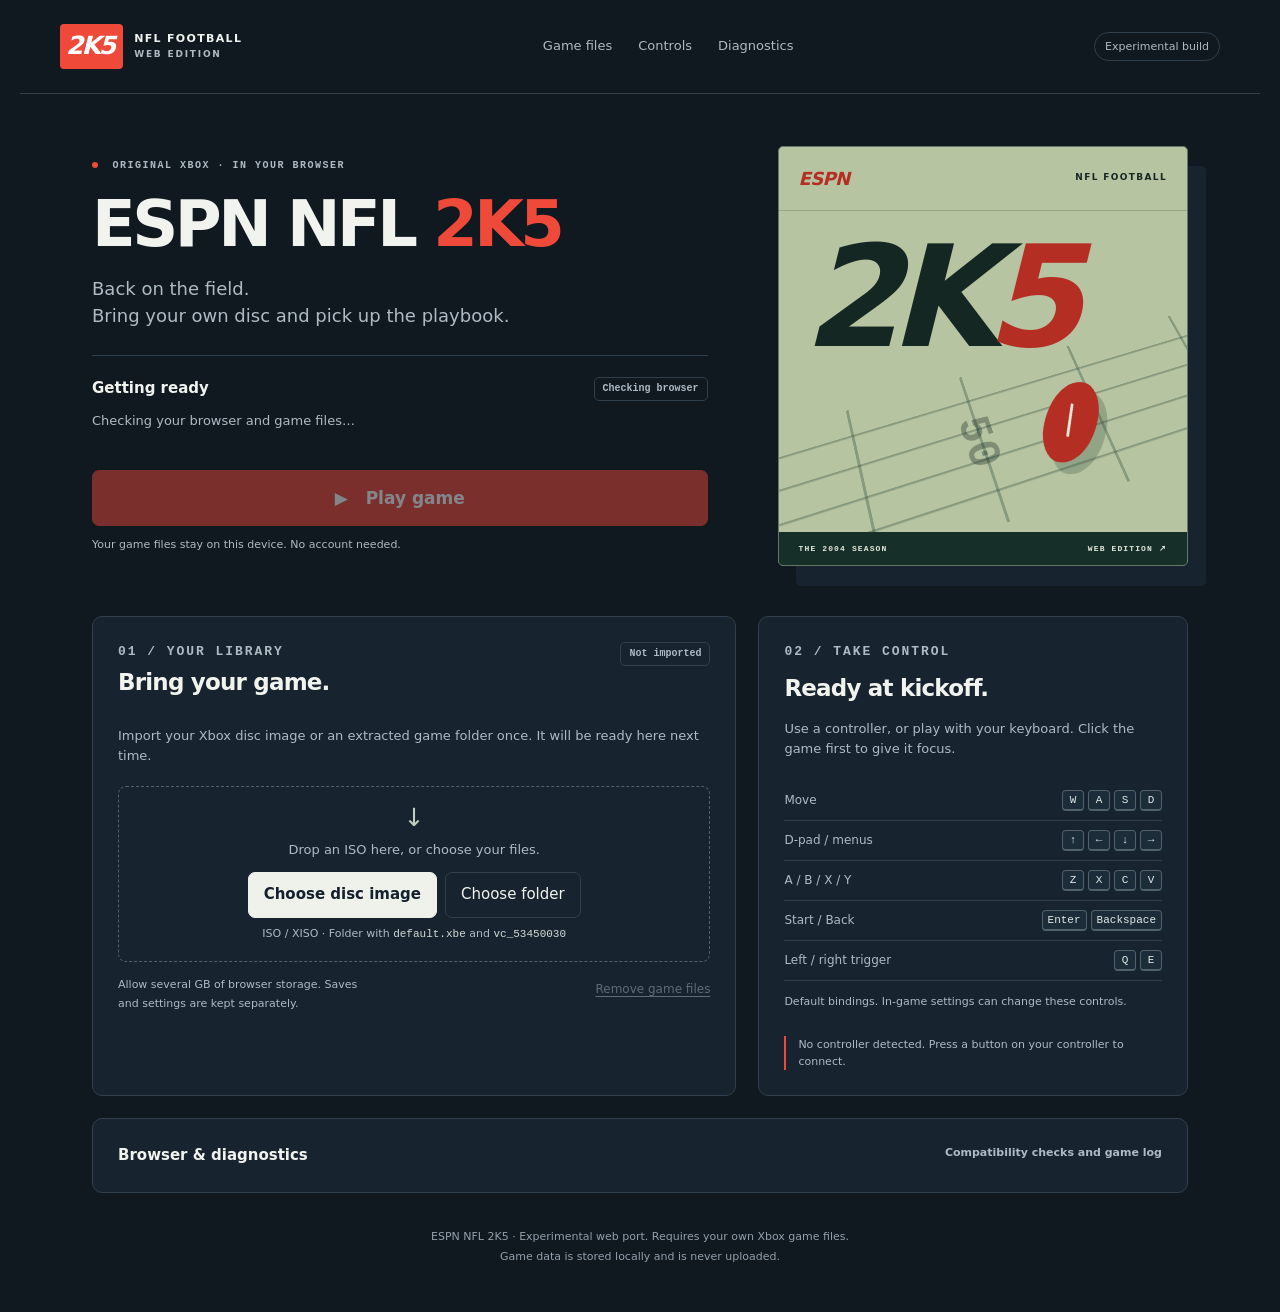
==== web/index.html @ 17b9c29b "Improve web launcher and accelerate WebGPU gameplay Add a responsive launcher with compatible-disc c" ====
<!doctype html>
<html lang="en">
<head>
<meta charset="utf-8"><meta name="viewport" content="width=device-width, initial-scale=1"><meta name="theme-color" content="#101820">
<title>ESPN NFL 2K5 · Web launcher</title><link rel="stylesheet" href="style.css">
</head>
<body>
<a class="skip" href="#main">Skip to launcher</a>
<header class="masthead"><a class="brand" href="#main" aria-label="NFL 2K5 launcher"><b>2K5</b><span>NFL FOOTBALL<small>WEB EDITION</small></span></a><nav aria-label="Main navigation"><a href="#library">Game files</a><a href="#controls">Controls</a><a href="#diagnostics">Diagnostics</a></nav><span class="preview">Experimental build</span></header>
<main id="main">
<div class="hero">
<div><p class="eyebrow"><i class="live-dot"></i> ORIGINAL XBOX · IN YOUR BROWSER</p><h1>ESPN NFL <span>2K5</span></h1><p class="intro">Back on the field.<br>Bring your own disc and pick up the playbook.</p>
<div class="launch-card"><div class="launch-heading"><strong id="launch-label">Getting ready</strong><span id="launch-badge" class="badge">Checking browser</span></div><p id="launch-status" role="status" aria-live="polite">Checking your browser and game files…</p><button id="play" class="primary play-button" disabled>▶ &nbsp; Play game</button><button id="reload" hidden>Reload launcher</button><p class="privacy">Your game files stay on this device. No account needed.</p></div></div>
<div class="cover" aria-hidden="true"><div class="cover-top"><span>ESPN</span><span>NFL FOOTBALL</span></div><div class="cover-title">2K<span>5</span></div><div class="field"><i></i><i></i><i></i><i></i><i></i><span>50</span><b></b></div><div class="cover-bottom"><span>THE 2004 SEASON</span><span>WEB EDITION ↗</span></div></div>
</div>
<div id="stage" hidden><div class="game-toolbar"><strong id="game-status">Starting game</strong><div class="row"><button id="fullscreen">Fullscreen</button><button id="restart">Restart game</button></div></div><div id="screen"><canvas id="canvas" tabindex="0" aria-label="NFL 2K5 game. Click to use keyboard controls."></canvas><canvas id="gpucanvas" hidden aria-hidden="true"></canvas></div><button id="sound" hidden>Enable game sound</button><p class="note">Click the game for keyboard controls. Press a controller button to connect.</p></div>
<div class="content-grid">
<section id="library" class="panel"><div class="section-heading"><div><p class="eyebrow">01 / YOUR LIBRARY</p><h2>Bring your game.</h2></div><span id="disc-badge" class="badge">Not imported</span></div>
<div id="disc-none"><p>Import your Xbox disc image or an extracted game folder once. It will be ready here next time.</p></div><div id="disc-installed" hidden><p id="disc-summary"></p><p id="disc-xbe" class="note"></p></div>
<div id="drop-zone" class="drop-zone"><span class="import-icon" aria-hidden="true">↓</span><p>Drop an ISO here, or choose your files.</p><div class="row"><button id="import-image" class="secondary">Choose disc image</button><button id="import-folder">Choose folder</button></div><p class="note">ISO / XISO · Folder with <code>default.xbe</code> and <code>vc_53450030</code></p></div>
<input id="file-image" type="file" accept=".iso,.xiso,.img,application/octet-stream" hidden><input id="file-folder" type="file" webkitdirectory hidden>
<div id="progress" hidden><div class="progress-heading"><strong>Importing game</strong><span id="progress-percent">0%</span></div><progress id="progress-bar" value="0" max="1" aria-label="Game import progress"></progress><p id="progress-text"></p></div><p id="library-message" role="alert" hidden></p><div class="library-footer"><p class="note">Allow several GB of browser storage. Saves and settings are kept separately.</p><button id="remove" class="text-button" disabled>Remove game files</button></div></section>
<section id="controls" class="panel"><p class="eyebrow">02 / TAKE CONTROL</p><h2>Ready at kickoff.</h2><p>Use a controller, or play with your keyboard. Click the game first to give it focus.</p><dl class="key-list"><div><dt>Move</dt><dd><kbd>W</kbd><kbd>A</kbd><kbd>S</kbd><kbd>D</kbd></dd></div><div><dt>D-pad / menus</dt><dd><kbd>↑</kbd><kbd>←</kbd><kbd>↓</kbd><kbd>→</kbd></dd></div><div><dt>A / B / X / Y</dt><dd><kbd>Z</kbd><kbd>X</kbd><kbd>C</kbd><kbd>V</kbd></dd></div><div><dt>Start / Back</dt><dd><kbd>Enter</kbd><kbd>Backspace</kbd></dd></div><div><dt>Left / right trigger</dt><dd><kbd>Q</kbd><kbd>E</kbd></dd></div></dl><p class="note">Default bindings. In-game settings can change these controls.</p><div class="controller-state" id="controller-status" role="status">No controller detected. Press a button on your controller to connect.</div></section>
</div>
<details id="diagnostics" class="panel diagnostics"><summary>Browser &amp; diagnostics <span class="note">Compatibility checks and game log</span></summary><div class="checks">
<div class="check" id="chk-wasm"><span class="label">WebAssembly</span><span class="value">Checking…</span></div><div class="check" id="chk-isolation"><span class="label">Shared memory</span><span class="value">Checking…</span></div><div class="check" id="chk-opfs"><span class="label">Game storage</span><span class="value">Checking…</span></div><div class="check" id="chk-gpu"><span class="label">Hardware graphics</span><span class="value">Checking…</span></div><div class="check" id="chk-build"><span class="label">Game runtime</span><span class="value">Checking…</span></div><div class="check" id="chk-storage"><span class="label">Storage usage</span><span class="value">Checking…</span></div></div><div class="log-heading"><h3>Game log</h3><button id="download-log">Download log</button></div><div id="log" role="log" aria-label="Game log"></div></details>
<footer>ESPN NFL 2K5 · Experimental web port. Requires your own Xbox game files.<br>Game data is stored locally and is never uploaded.</footer>
</main><script src="launch.js"></script><script src="app.js"></script>
</body></html>
---- web/style.css ----
:root { color-scheme: dark; --bg:#101820; --panel:#17232e; --line:#30404c; --text:#f1f3ef; --muted:#aebbc4; --accent:#ef4939; --ok:#a5d5ac; --warn:#eac481; --err:#ff9b91; }
* { box-sizing:border-box; }
[hidden] { display:none!important; }
html { scroll-padding-top:24px; }
body { margin:0; background:var(--bg); color:var(--text); font:15px/1.55 system-ui,-apple-system,"Segoe UI",sans-serif; }
a { color:inherit; }
button { font:inherit; color:inherit; background:transparent; border:1px solid var(--line); border-radius:7px; padding:10px 15px; cursor:pointer; }
button:hover:not(:disabled) { background:#263b48; border-color:#758994; }
button:disabled { opacity:.48; cursor:not-allowed; }
button:focus-visible,a:focus-visible,summary:focus-visible,canvas:focus-visible { outline:3px solid #f2c65b; outline-offset:4px; }
.primary { background:var(--accent); border-color:var(--accent); color:#fff; font-weight:750; }
.primary:hover:not(:disabled) { background:#d63729; border-color:#d63729; }
.secondary { background:#eff2eb; color:#14202b; border-color:#eff2eb; font-weight:650; }
.secondary:hover:not(:disabled) { color:#fff; }
.text-button { padding:4px 0; border:0; color:var(--muted); font-size:12px; text-decoration:underline; text-underline-offset:3px; }
.skip { position:absolute; left:16px; top:-70px; z-index:10; background:var(--accent); padding:12px; }
.skip:focus { top:12px; }
.masthead { max-width:1240px; margin:auto; padding:24px 40px; display:flex; align-items:center; justify-content:space-between; gap:24px; border-bottom:1px solid var(--line); }
.brand { display:flex; align-items:center; gap:11px; text-decoration:none; font-size:11px; font-weight:800; letter-spacing:.12em; line-height:1.5; }
.brand>b { font-size:25px; font-style:italic; letter-spacing:-.08em; background:var(--accent); color:#fff; padding:3px 9px 4px 6px; border-radius:4px; }
.brand small { display:block; font-size:9px; color:var(--muted); letter-spacing:.2em; }
nav { display:flex; gap:26px; }
nav a { font-size:13px; color:var(--muted); text-decoration:none; }
nav a:hover { color:#fff; }
.preview { border:1px solid var(--line); border-radius:30px; padding:5px 10px; font-size:11px; color:var(--muted); }
main { max-width:1160px; margin:auto; padding:52px 32px 28px; }
.hero { display:grid; grid-template-columns:1.2fr .8fr; gap:70px; align-items:center; margin-bottom:50px; }
.eyebrow { font:700 10px/1.5 ui-monospace,monospace; letter-spacing:.15em; color:var(--muted); margin:0 0 14px; }
.live-dot { display:inline-block; width:6px; height:6px; background:var(--accent); border-radius:50%; margin-right:7px; vertical-align:middle; }
h1 { font-size:clamp(38px,5vw,64px); font-weight:850; letter-spacing:-.055em; line-height:1.04; margin:18px 0; }
h1 span { color:var(--accent); }
.intro { font-size:18px; line-height:1.5; color:var(--muted); margin:0 0 26px; }
.launch-card { padding-top:21px; border-top:1px solid var(--line); }
.launch-heading { display:flex; align-items:center; justify-content:space-between; gap:12px; }
.badge { display:inline-block; border:1px solid var(--line); border-radius:5px; padding:4px 8px; white-space:nowrap; font:600 10px/1.4 ui-monospace,monospace; color:var(--muted); }
.badge[data-state=ready] { background:#224333; border-color:#42694a; color:#bce6c0; }
.badge[data-state=error] { background:#422b2c; border-color:#80514d; color:var(--err); }
.badge[data-state=busy] { color:var(--warn); }
#launch-status { min-height:43px; font-size:13px; color:var(--muted); margin:10px 0 16px; }
.play-button { width:100%; font-size:17px; padding:14px; }
.privacy { font-size:11px; color:var(--muted); margin:10px 0 0; }
.cover { position:relative; aspect-ratio:4/5; max-height:420px; width:100%; overflow:hidden; border:1px solid #647769; border-radius:5px; background:#b6c4a1; color:#142722; box-shadow:18px 20px 0 #17232e; display:flex; flex-direction:column; }
.cover-top { display:flex; justify-content:space-between; align-items:center; padding:18px 20px; font-size:9px; font-weight:800; letter-spacing:.15em; border-bottom:1px solid #172f2933; }
.cover-top>span:first-child { font-size:18px; font-style:italic; color:#b52e24; letter-spacing:-.04em; }
.cover-title { font-size:clamp(76px,11vw,145px); font-weight:900; line-height:1; letter-spacing:-.09em; font-style:italic; padding:16px 25px; z-index:1; }
.cover-title>span { color:#b52e24; }
.field { position:relative; flex:1; display:flex; justify-content:space-around; overflow:hidden; transform:perspective(300px) rotateX(15deg) rotate(-18deg) scale(1.4); background:repeating-linear-gradient(0deg,transparent 0,transparent 21px,#29453655 22px,#29453655 23px); margin:5px -15px 30px; }
.field i { height:100%; border-left:2px solid #29453655; }
.field>span { position:absolute; font:700 32px ui-monospace,monospace; left:45%; top:30%; opacity:.35; transform:rotate(90deg); }
.field b { width:38px; height:65px; border-radius:70% 40%; background:#b52e24; position:absolute; left:61%; top:23%; transform:rotate(30deg); box-shadow:7px 7px 0 #29453640; }
.field b:after { content:""; position:absolute; top:19px; left:17px; height:26px; border-left:2px solid #e9e9d9; }
.cover-bottom { display:flex; justify-content:space-between; padding:12px 20px; background:#172f29; color:#e4e9dc; font:600 8px ui-monospace,monospace; letter-spacing:.14em; z-index:1; }
.content-grid { display:grid; grid-template-columns:1.2fr .8fr; gap:22px; }
.panel { border:1px solid var(--line); background:var(--panel); border-radius:10px; padding:25px; min-width:0; margin-bottom:22px; }
h2 { font-size:23px; letter-spacing:-.035em; line-height:1.2; margin:0 0 16px; }
h3 { font-size:13px; margin:0; }
.panel p { color:var(--muted); font-size:13px; }
.section-heading { display:flex; justify-content:space-between; gap:12px; align-items:flex-start; }
.section-heading .eyebrow { margin-bottom:8px; }
.note { font-size:11px!important; color:var(--muted); line-height:1.7; }
code { color:#d2dcd7; font-size:11px; }
.row { display:flex; flex-wrap:wrap; gap:8px; align-items:center; }
.drop-zone { border:1px dashed #53636d; border-radius:8px; text-align:center; padding:18px 12px; margin:20px 0 14px; }
.drop-zone[data-dragging=true] { background:#263b48; border-color:#eac481; }
.drop-zone p { margin:7px 0 12px; }
.drop-zone .row { justify-content:center; }
.drop-zone .note { margin-bottom:0; }
.import-icon { font-size:25px; line-height:1; color:#c1cdbf; }
.library-footer { display:flex; align-items:flex-start; justify-content:space-between; gap:18px; }
.library-footer p { margin:0; max-width:260px; }
.library-footer button { white-space:nowrap; }
.progress-heading { display:flex; justify-content:space-between; font-size:12px; margin-top:18px; }
progress { width:100%; height:8px; accent-color:var(--accent); }
#progress-text { overflow-wrap:anywhere; font-size:11px; }
.ok { color:var(--ok)!important; } .warn { color:var(--warn)!important; } .error { color:var(--err)!important; }
#disc-summary { overflow-wrap:anywhere; font-weight:600; color:var(--text); }
.key-list { margin:22px 0 12px; }
.key-list>div { display:flex; align-items:center; justify-content:space-between; gap:12px; padding:9px 0; border-bottom:1px solid var(--line); }
dt { font-size:12px; color:var(--muted); } dd { margin:0; display:flex; gap:4px; }
kbd { min-width:22px; padding:3px 5px; text-align:center; border:1px solid #50616b; border-bottom-width:2px; border-radius:4px; font:11px ui-monospace,monospace; color:#e3e9e7; background:#1c2c38; }
.controller-state { border-left:2px solid var(--accent); padding-left:12px; font-size:11px; color:var(--muted); margin-top:24px; }
.diagnostics summary { display:flex; justify-content:space-between; gap:12px; cursor:pointer; font-weight:650; }
.checks { display:grid; gap:9px; margin:24px 0; }
.check { display:grid; grid-template-columns:170px 1fr; gap:12px; font-size:12px; }
.check .label { color:var(--muted); } .check[data-ok=yes] .value { color:var(--ok); } .check[data-ok=no] .value { color:var(--err); }
.log-heading { display:flex; align-items:center; justify-content:space-between; margin:16px 0 10px; }
.log-heading button { font-size:11px; padding:5px 9px; }
#log { background:#0e171e; border:1px solid var(--line); border-radius:6px; font:11px/1.5 ui-monospace,monospace; height:260px; overflow:auto; padding:12px; white-space:pre-wrap; overflow-wrap:anywhere; }
#log .stderr { color:var(--muted); }
footer { color:#91a0ab; font-size:11px; text-align:center; padding:12px; line-height:1.8; }
#stage { position:relative; background:#080e13; border:1px solid var(--line); border-radius:10px; overflow:hidden; margin:0 0 30px; text-align:center; }
.game-toolbar { display:flex; align-items:center; justify-content:space-between; gap:12px; padding:12px 16px; text-align:left; font-size:12px; }
.game-toolbar button { padding:6px 10px; font-size:11px; }
#screen { position:relative; display:inline-block; max-width:100%; vertical-align:middle; }
#canvas { display:block; max-width:100%; height:auto; outline:none; }
#gpucanvas:not([hidden]) { position:relative; display:block; max-width:100%; height:auto; pointer-events:none; }
#screen:has(#gpucanvas:not([hidden])) #canvas { position:absolute; inset:0; width:100%; height:100%; }
#screen:fullscreen { display:flex; align-items:center; justify-content:center; max-width:none; background:#000; }
#screen:fullscreen #gpucanvas:not([hidden]) { width:100%; height:100%; object-fit:contain; }
#screen:fullscreen #canvas { max-height:100%; object-fit:contain; }
#sound { display:block; margin:12px auto; background:var(--accent); border-color:var(--accent); }
#reload { margin-top:10px; width:100%; }
@media(max-width:760px) {
  .masthead { padding:20px 22px; } nav { gap:15px; } .preview { display:none; }
  main { padding:32px 20px 20px; } .hero { gap:30px; } .cover-title { font-size:90px; }
  .cover-top { padding:14px 12px; } .cover-top>span:last-child { display:none; } .cover-bottom { padding:12px; }
  .content-grid { gap:16px; } .panel { padding:20px; } .library-footer { flex-direction:column; gap:10px; }
  .drop-zone .row { flex-direction:column; } .check { grid-template-columns:140px 1fr; }
  .key-list>div { flex-wrap:wrap; } .diagnostics summary .note { display:none; }
}
@media(max-width:540px) {
  .masthead { padding:17px 18px; flex-wrap:wrap; gap:15px; } .brand { font-size:10px; }
  nav { gap:18px; } nav a { font-size:11px; } main { padding:28px 18px 20px; }
  .hero { grid-template-columns:1fr; gap:0; margin-bottom:28px; } .cover { display:none; }
  h1 { font-size:48px; } .intro { font-size:16px; } .content-grid { grid-template-columns:1fr; gap:0; }
  .panel { padding:22px; } .drop-zone .row { flex-direction:row; } .key-list>div { flex-wrap:nowrap; }
  .check { grid-template-columns:1fr; gap:2px; } .game-toolbar { flex-wrap:wrap; }
}
@media(prefers-reduced-motion:reduce) { html { scroll-behavior:auto; } }
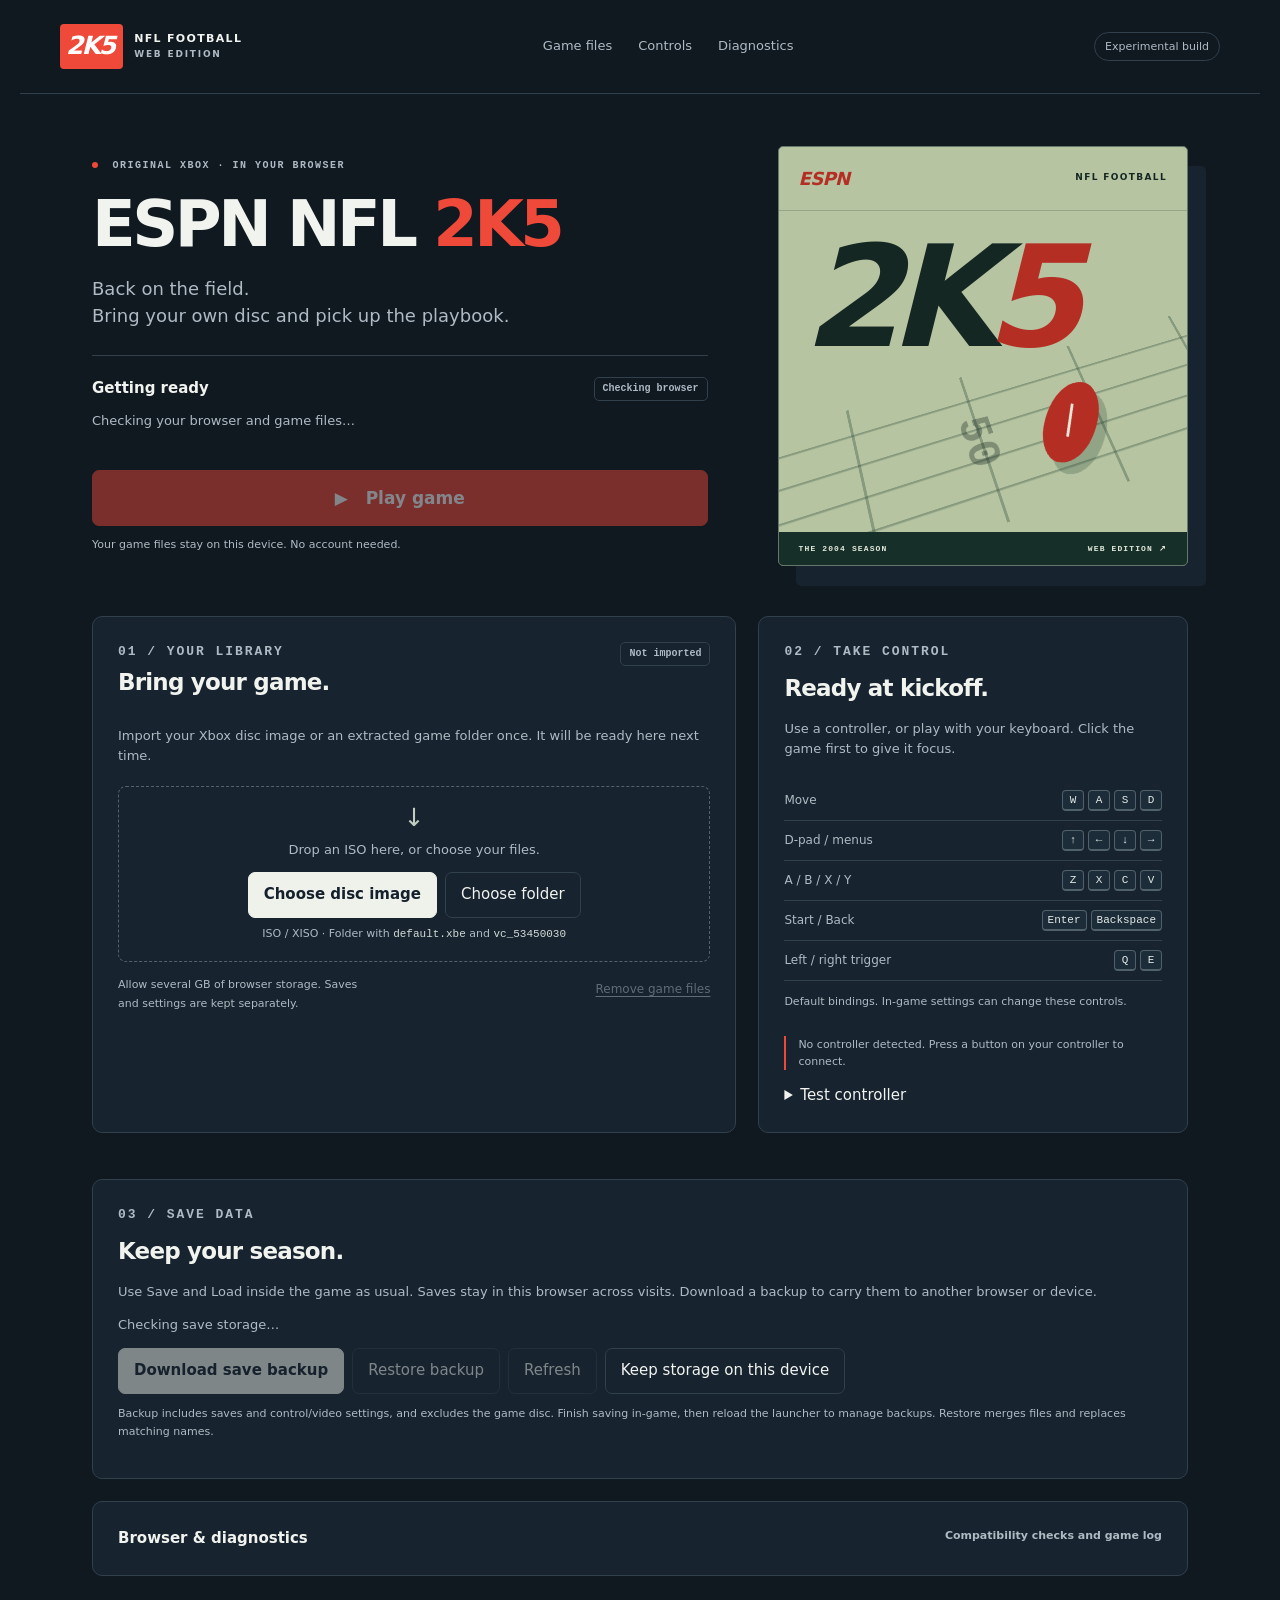
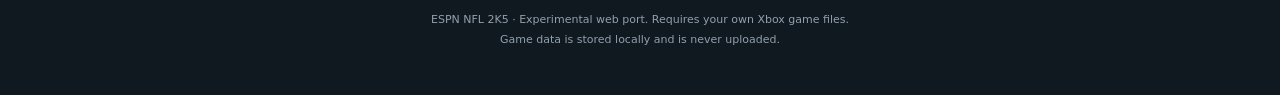
==== commit 9364ffe4: "Polish web controllers and add recoverable browser save backups" ====
--- a/web/index.html
+++ b/web/index.html
@@ -20,10 +20,11 @@
 <div id="drop-zone" class="drop-zone"><span class="import-icon" aria-hidden="true">↓</span><p>Drop an ISO here, or choose your files.</p><div class="row"><button id="import-image" class="secondary">Choose disc image</button><button id="import-folder">Choose folder</button></div><p class="note">ISO / XISO · Folder with <code>default.xbe</code> and <code>vc_53450030</code></p></div>
 <input id="file-image" type="file" accept=".iso,.xiso,.img,application/octet-stream" hidden><input id="file-folder" type="file" webkitdirectory hidden>
 <div id="progress" hidden><div class="progress-heading"><strong>Importing game</strong><span id="progress-percent">0%</span></div><progress id="progress-bar" value="0" max="1" aria-label="Game import progress"></progress><p id="progress-text"></p></div><p id="library-message" role="alert" hidden></p><div class="library-footer"><p class="note">Allow several GB of browser storage. Saves and settings are kept separately.</p><button id="remove" class="text-button" disabled>Remove game files</button></div></section>
-<section id="controls" class="panel"><p class="eyebrow">02 / TAKE CONTROL</p><h2>Ready at kickoff.</h2><p>Use a controller, or play with your keyboard. Click the game first to give it focus.</p><dl class="key-list"><div><dt>Move</dt><dd><kbd>W</kbd><kbd>A</kbd><kbd>S</kbd><kbd>D</kbd></dd></div><div><dt>D-pad / menus</dt><dd><kbd>↑</kbd><kbd>←</kbd><kbd>↓</kbd><kbd>→</kbd></dd></div><div><dt>A / B / X / Y</dt><dd><kbd>Z</kbd><kbd>X</kbd><kbd>C</kbd><kbd>V</kbd></dd></div><div><dt>Start / Back</dt><dd><kbd>Enter</kbd><kbd>Backspace</kbd></dd></div><div><dt>Left / right trigger</dt><dd><kbd>Q</kbd><kbd>E</kbd></dd></div></dl><p class="note">Default bindings. In-game settings can change these controls.</p><div class="controller-state" id="controller-status" role="status">No controller detected. Press a button on your controller to connect.</div></section>
+<section id="controls" class="panel"><p class="eyebrow">02 / TAKE CONTROL</p><h2>Ready at kickoff.</h2><p>Use a controller, or play with your keyboard. Click the game first to give it focus.</p><dl class="key-list"><div><dt>Move</dt><dd><kbd>W</kbd><kbd>A</kbd><kbd>S</kbd><kbd>D</kbd></dd></div><div><dt>D-pad / menus</dt><dd><kbd>↑</kbd><kbd>←</kbd><kbd>↓</kbd><kbd>→</kbd></dd></div><div><dt>A / B / X / Y</dt><dd><kbd>Z</kbd><kbd>X</kbd><kbd>C</kbd><kbd>V</kbd></dd></div><div><dt>Start / Back</dt><dd><kbd>Enter</kbd><kbd>Backspace</kbd></dd></div><div><dt>Left / right trigger</dt><dd><kbd>Q</kbd><kbd>E</kbd></dd></div></dl><p class="note">Default bindings. In-game settings can change these controls.</p><div class="controller-state" id="controller-status" role="status">No controller detected. Press a button on your controller to connect.</div><details id="controller-test"><summary>Test controller</summary><pre id="controller-readout">Press a controller button to connect.</pre></details></section>
 </div>
+<section id="save-data" class="panel"><p class="eyebrow">03 / SAVE DATA</p><h2>Keep your season.</h2><p>Use Save and Load inside the game as usual. Saves stay in this browser across visits. Download a backup to carry them to another browser or device.</p><p id="save-summary" role="status">Checking save storage…</p><div class="row"><button id="export-saves" class="secondary" disabled>Download save backup</button><button id="import-saves" disabled>Restore backup</button><button id="refresh-saves" disabled>Refresh</button><button id="persist-storage">Keep storage on this device</button></div><input id="file-saves" type="file" accept=".json,application/json" hidden><p id="save-message" role="status" hidden></p><p class="note" id="save-help">Backup includes saves and control/video settings, and excludes the game disc. Finish saving in-game, then reload the launcher to manage backups. Restore merges files and replaces matching names.</p></section>
 <details id="diagnostics" class="panel diagnostics"><summary>Browser &amp; diagnostics <span class="note">Compatibility checks and game log</span></summary><div class="checks">
 <div class="check" id="chk-wasm"><span class="label">WebAssembly</span><span class="value">Checking…</span></div><div class="check" id="chk-isolation"><span class="label">Shared memory</span><span class="value">Checking…</span></div><div class="check" id="chk-opfs"><span class="label">Game storage</span><span class="value">Checking…</span></div><div class="check" id="chk-gpu"><span class="label">Hardware graphics</span><span class="value">Checking…</span></div><div class="check" id="chk-build"><span class="label">Game runtime</span><span class="value">Checking…</span></div><div class="check" id="chk-storage"><span class="label">Storage usage</span><span class="value">Checking…</span></div></div><div class="log-heading"><h3>Game log</h3><button id="download-log">Download log</button></div><div id="log" role="log" aria-label="Game log"></div></details>
 <footer>ESPN NFL 2K5 · Experimental web port. Requires your own Xbox game files.<br>Game data is stored locally and is never uploaded.</footer>
-</main><script src="launch.js"></script><script src="app.js"></script>
+</main><script src="launch.js"></script><script src="storage.js"></script><script src="app.js"></script>
 </body></html>
--- a/web/style.css
+++ b/web/style.css
@@ -100,6 +100,11 @@
 #screen:fullscreen #canvas { max-height:100%; object-fit:contain; }
 #sound { display:block; margin:12px auto; background:var(--accent); border-color:var(--accent); }
 #reload { margin-top:10px; width:100%; }
+#save-data { margin-top:24px; }
+#save-data .row { flex-wrap:wrap; }
+#controller-test { margin-top:14px; }
+#controller-test summary { cursor:pointer; }
+#controller-readout { white-space:pre-wrap; overflow-wrap:anywhere; font:12px/1.7 monospace; color:var(--muted); }
 @media(max-width:760px) {
   .masthead { padding:20px 22px; } nav { gap:15px; } .preview { display:none; }
   main { padding:32px 20px 20px; } .hero { gap:30px; } .cover-title { font-size:90px; }
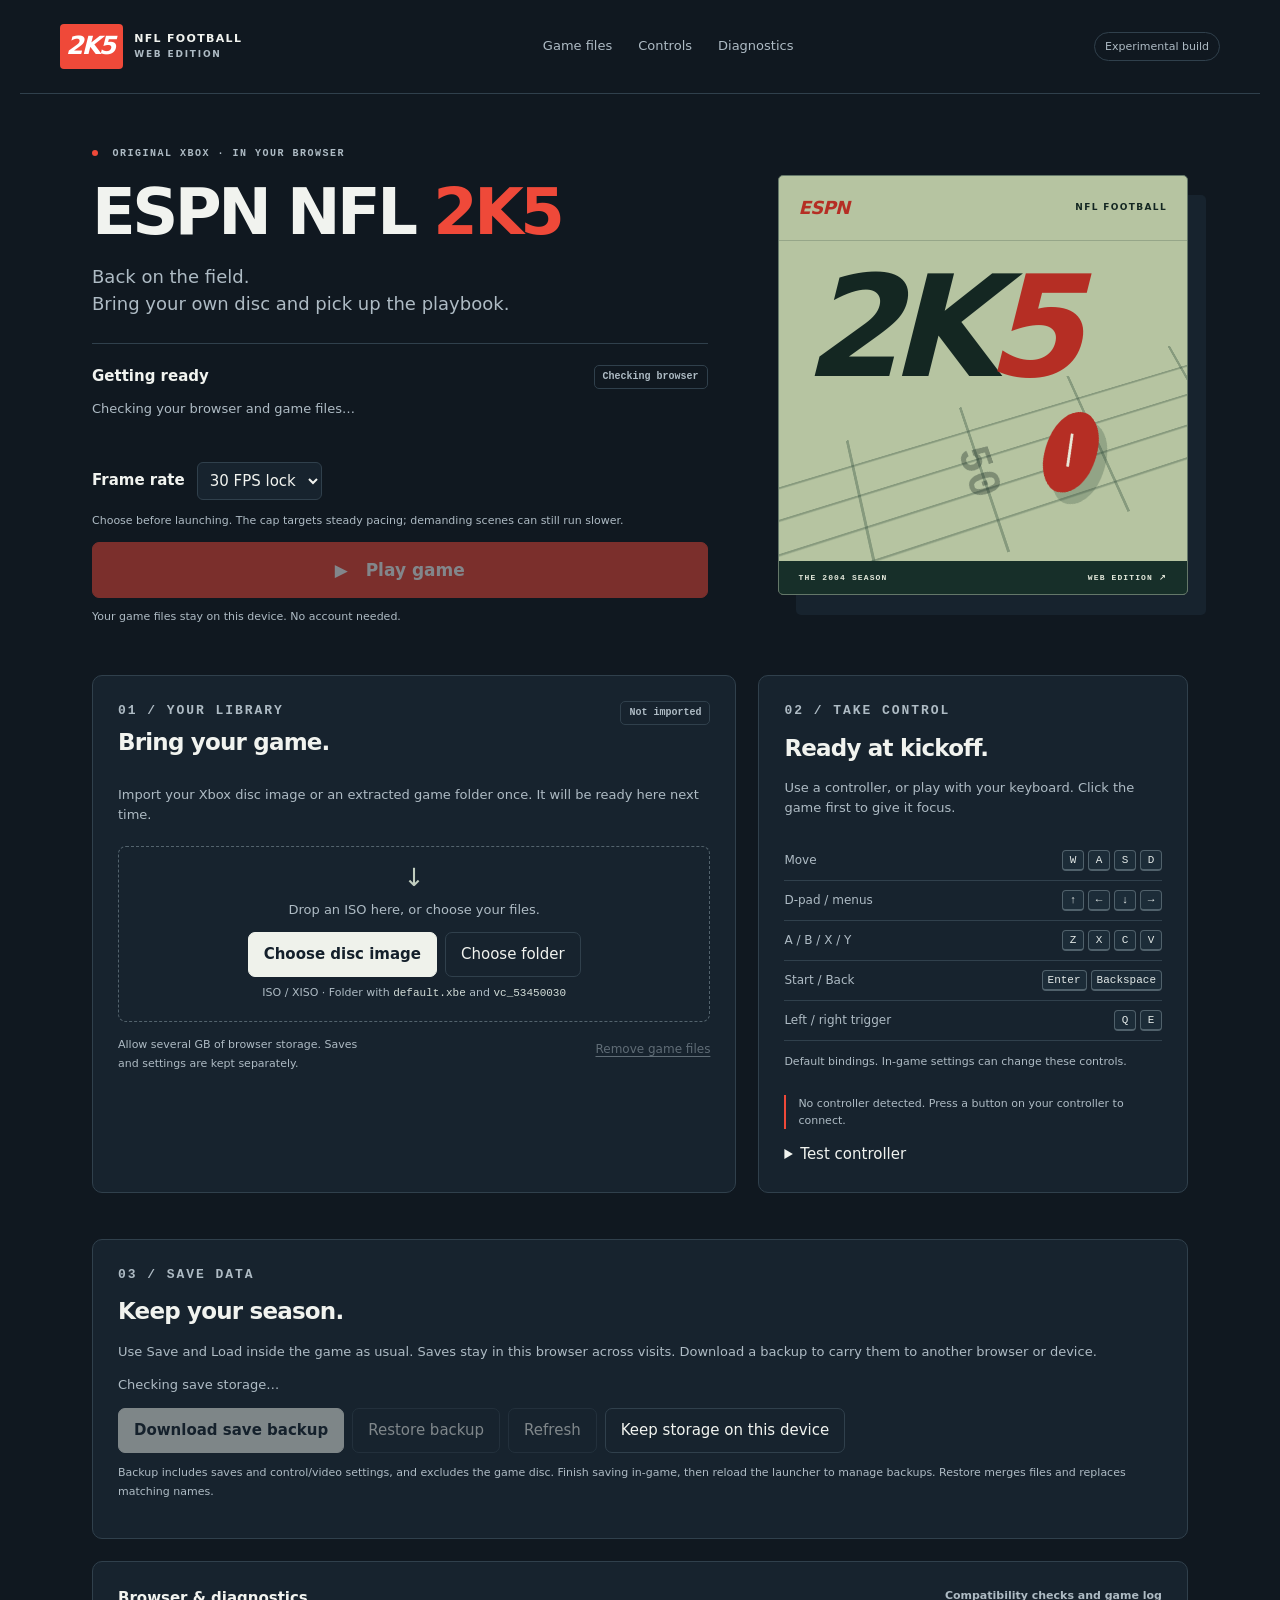
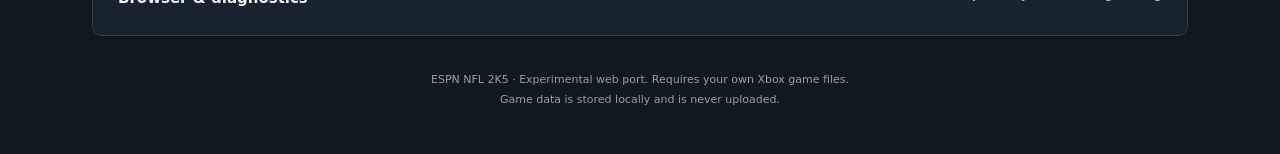
==== commit a7caf7f0: "Add 30 FPS launcher pacing and reduce WebGPU CPU overhead" ====
--- a/web/index.html
+++ b/web/index.html
@@ -10,7 +10,7 @@
 <main id="main">
 <div class="hero">
 <div><p class="eyebrow"><i class="live-dot"></i> ORIGINAL XBOX · IN YOUR BROWSER</p><h1>ESPN NFL <span>2K5</span></h1><p class="intro">Back on the field.<br>Bring your own disc and pick up the playbook.</p>
-<div class="launch-card"><div class="launch-heading"><strong id="launch-label">Getting ready</strong><span id="launch-badge" class="badge">Checking browser</span></div><p id="launch-status" role="status" aria-live="polite">Checking your browser and game files…</p><button id="play" class="primary play-button" disabled>▶ &nbsp; Play game</button><button id="reload" hidden>Reload launcher</button><p class="privacy">Your game files stay on this device. No account needed.</p></div></div>
+<div class="launch-card"><div class="launch-heading"><strong id="launch-label">Getting ready</strong><span id="launch-badge" class="badge">Checking browser</span></div><p id="launch-status" role="status" aria-live="polite">Checking your browser and game files…</p><div class="frame-option"><label for="fps-limit">Frame rate</label><select id="fps-limit" aria-describedby="fps-help"><option value="30">30 FPS lock</option><option value="0">Uncapped</option></select></div><p id="fps-help" class="note">Choose before launching. The cap targets steady pacing; demanding scenes can still run slower.</p><button id="play" class="primary play-button" disabled>▶ &nbsp; Play game</button><button id="reload" hidden>Reload launcher</button><p class="privacy">Your game files stay on this device. No account needed.</p></div></div>
 <div class="cover" aria-hidden="true"><div class="cover-top"><span>ESPN</span><span>NFL FOOTBALL</span></div><div class="cover-title">2K<span>5</span></div><div class="field"><i></i><i></i><i></i><i></i><i></i><span>50</span><b></b></div><div class="cover-bottom"><span>THE 2004 SEASON</span><span>WEB EDITION ↗</span></div></div>
 </div>
 <div id="stage" hidden><div class="game-toolbar"><strong id="game-status">Starting game</strong><div class="row"><button id="fullscreen">Fullscreen</button><button id="restart">Restart game</button></div></div><div id="screen"><canvas id="canvas" tabindex="0" aria-label="NFL 2K5 game. Click to use keyboard controls."></canvas><canvas id="gpucanvas" hidden aria-hidden="true"></canvas></div><button id="sound" hidden>Enable game sound</button><p class="note">Click the game for keyboard controls. Press a controller button to connect.</p></div>
--- a/web/style.css
+++ b/web/style.css
@@ -100,6 +100,10 @@
 #screen:fullscreen #canvas { max-height:100%; object-fit:contain; }
 #sound { display:block; margin:12px auto; background:var(--accent); border-color:var(--accent); }
 #reload { margin-top:10px; width:100%; }
+.frame-option { display:flex; align-items:center; gap:12px; margin:20px 0 12px; }
+.frame-option label { font-weight:600; }
+.frame-option select { font:inherit; color:var(--text); background:var(--panel); border:1px solid var(--line); border-radius:6px; padding:8px; }
+.frame-option select:focus-visible { outline:3px solid #f2c65b; outline-offset:3px; }
 #save-data { margin-top:24px; }
 #save-data .row { flex-wrap:wrap; }
 #controller-test { margin-top:14px; }
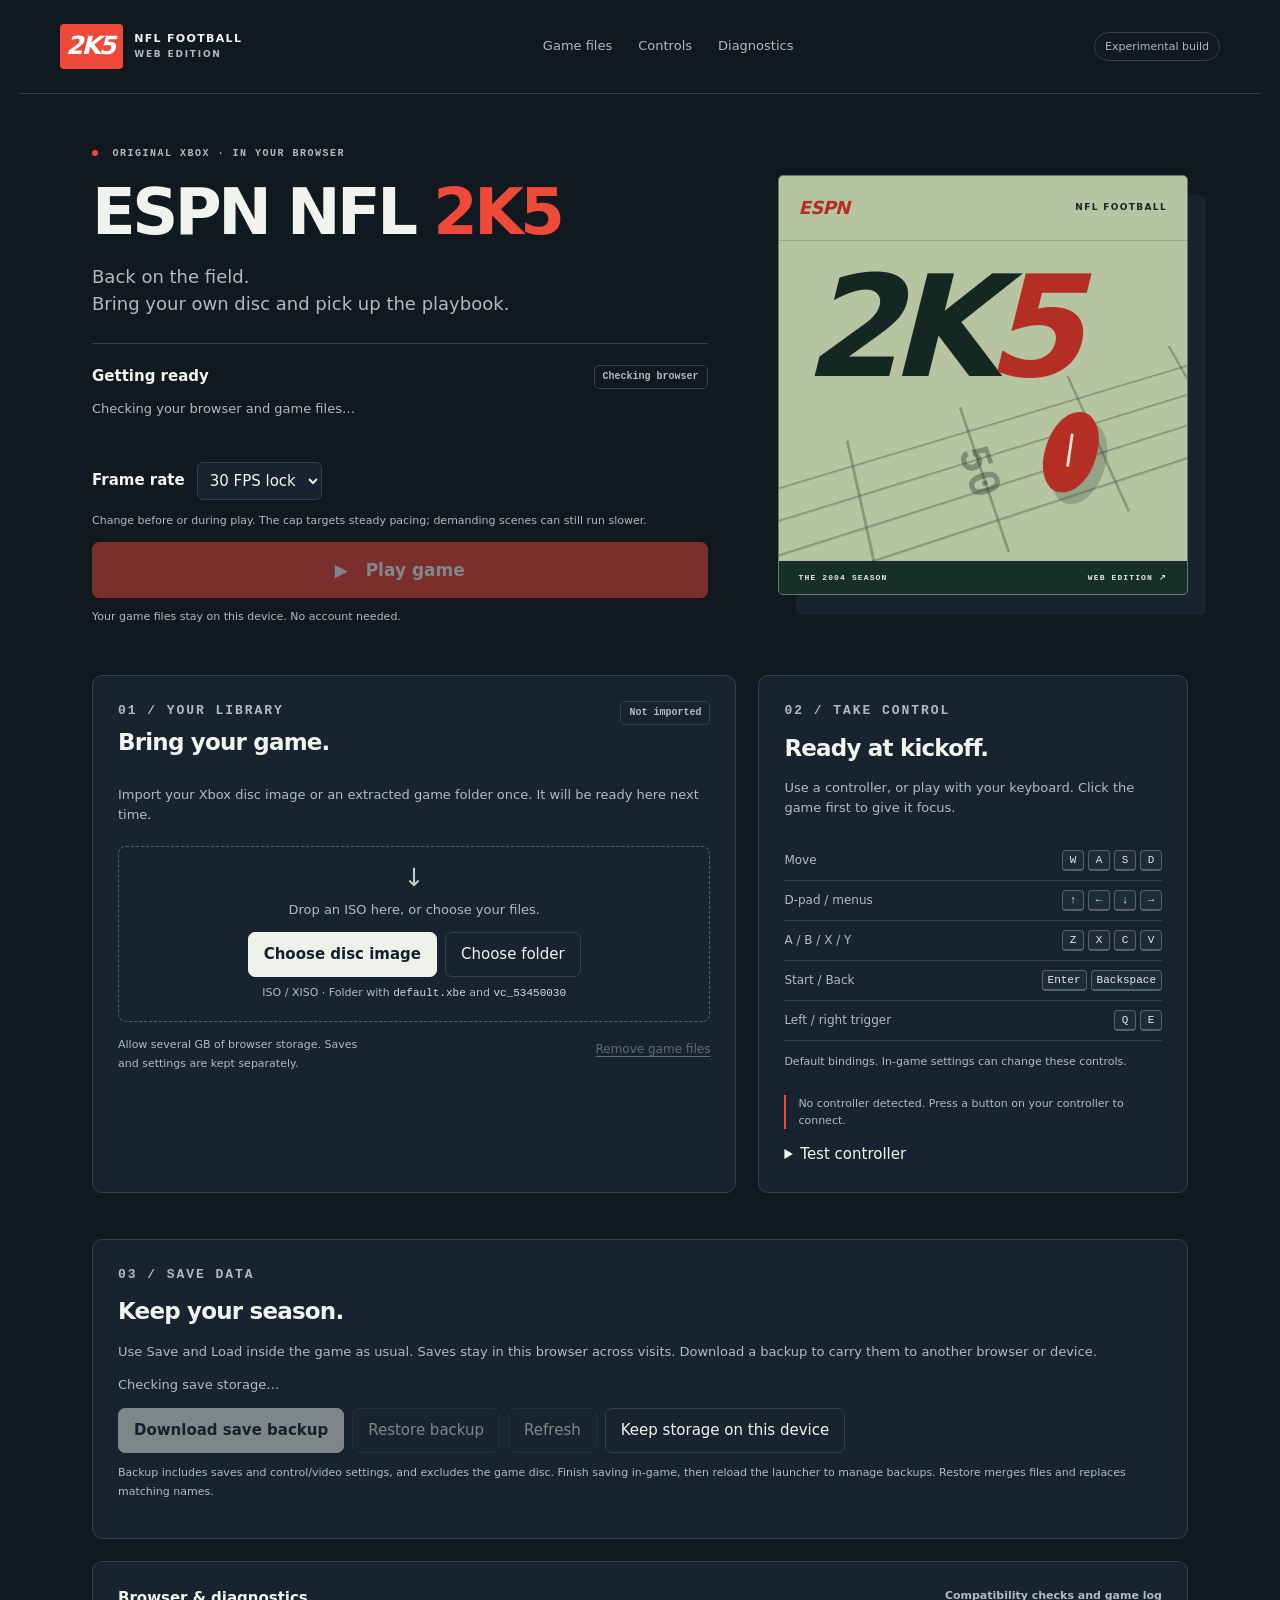
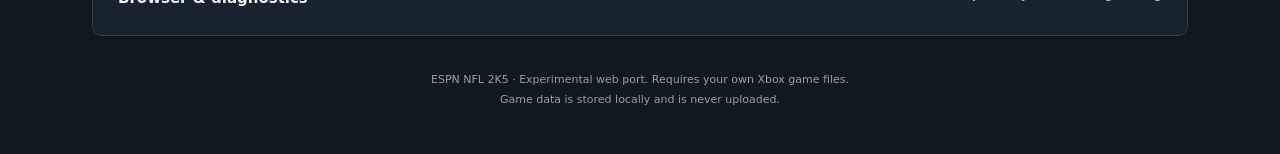
==== commit bc513168: "Reduce browser decoding and polling overhead; allow live frame caps" ====
--- a/web/index.html
+++ b/web/index.html
@@ -10,7 +10,7 @@
 <main id="main">
 <div class="hero">
 <div><p class="eyebrow"><i class="live-dot"></i> ORIGINAL XBOX · IN YOUR BROWSER</p><h1>ESPN NFL <span>2K5</span></h1><p class="intro">Back on the field.<br>Bring your own disc and pick up the playbook.</p>
-<div class="launch-card"><div class="launch-heading"><strong id="launch-label">Getting ready</strong><span id="launch-badge" class="badge">Checking browser</span></div><p id="launch-status" role="status" aria-live="polite">Checking your browser and game files…</p><div class="frame-option"><label for="fps-limit">Frame rate</label><select id="fps-limit" aria-describedby="fps-help"><option value="30">30 FPS lock</option><option value="0">Uncapped</option></select></div><p id="fps-help" class="note">Choose before launching. The cap targets steady pacing; demanding scenes can still run slower.</p><button id="play" class="primary play-button" disabled>▶ &nbsp; Play game</button><button id="reload" hidden>Reload launcher</button><p class="privacy">Your game files stay on this device. No account needed.</p></div></div>
+<div class="launch-card"><div class="launch-heading"><strong id="launch-label">Getting ready</strong><span id="launch-badge" class="badge">Checking browser</span></div><p id="launch-status" role="status" aria-live="polite">Checking your browser and game files…</p><div class="frame-option"><label for="fps-limit">Frame rate</label><select id="fps-limit" aria-describedby="fps-help"><option value="30">30 FPS lock</option><option value="0">Uncapped</option></select></div><p id="fps-help" class="note">Change before or during play. The cap targets steady pacing; demanding scenes can still run slower.</p><button id="play" class="primary play-button" disabled>▶ &nbsp; Play game</button><button id="reload" hidden>Reload launcher</button><p class="privacy">Your game files stay on this device. No account needed.</p></div></div>
 <div class="cover" aria-hidden="true"><div class="cover-top"><span>ESPN</span><span>NFL FOOTBALL</span></div><div class="cover-title">2K<span>5</span></div><div class="field"><i></i><i></i><i></i><i></i><i></i><span>50</span><b></b></div><div class="cover-bottom"><span>THE 2004 SEASON</span><span>WEB EDITION ↗</span></div></div>
 </div>
 <div id="stage" hidden><div class="game-toolbar"><strong id="game-status">Starting game</strong><div class="row"><button id="fullscreen">Fullscreen</button><button id="restart">Restart game</button></div></div><div id="screen"><canvas id="canvas" tabindex="0" aria-label="NFL 2K5 game. Click to use keyboard controls."></canvas><canvas id="gpucanvas" hidden aria-hidden="true"></canvas></div><button id="sound" hidden>Enable game sound</button><p class="note">Click the game for keyboard controls. Press a controller button to connect.</p></div>
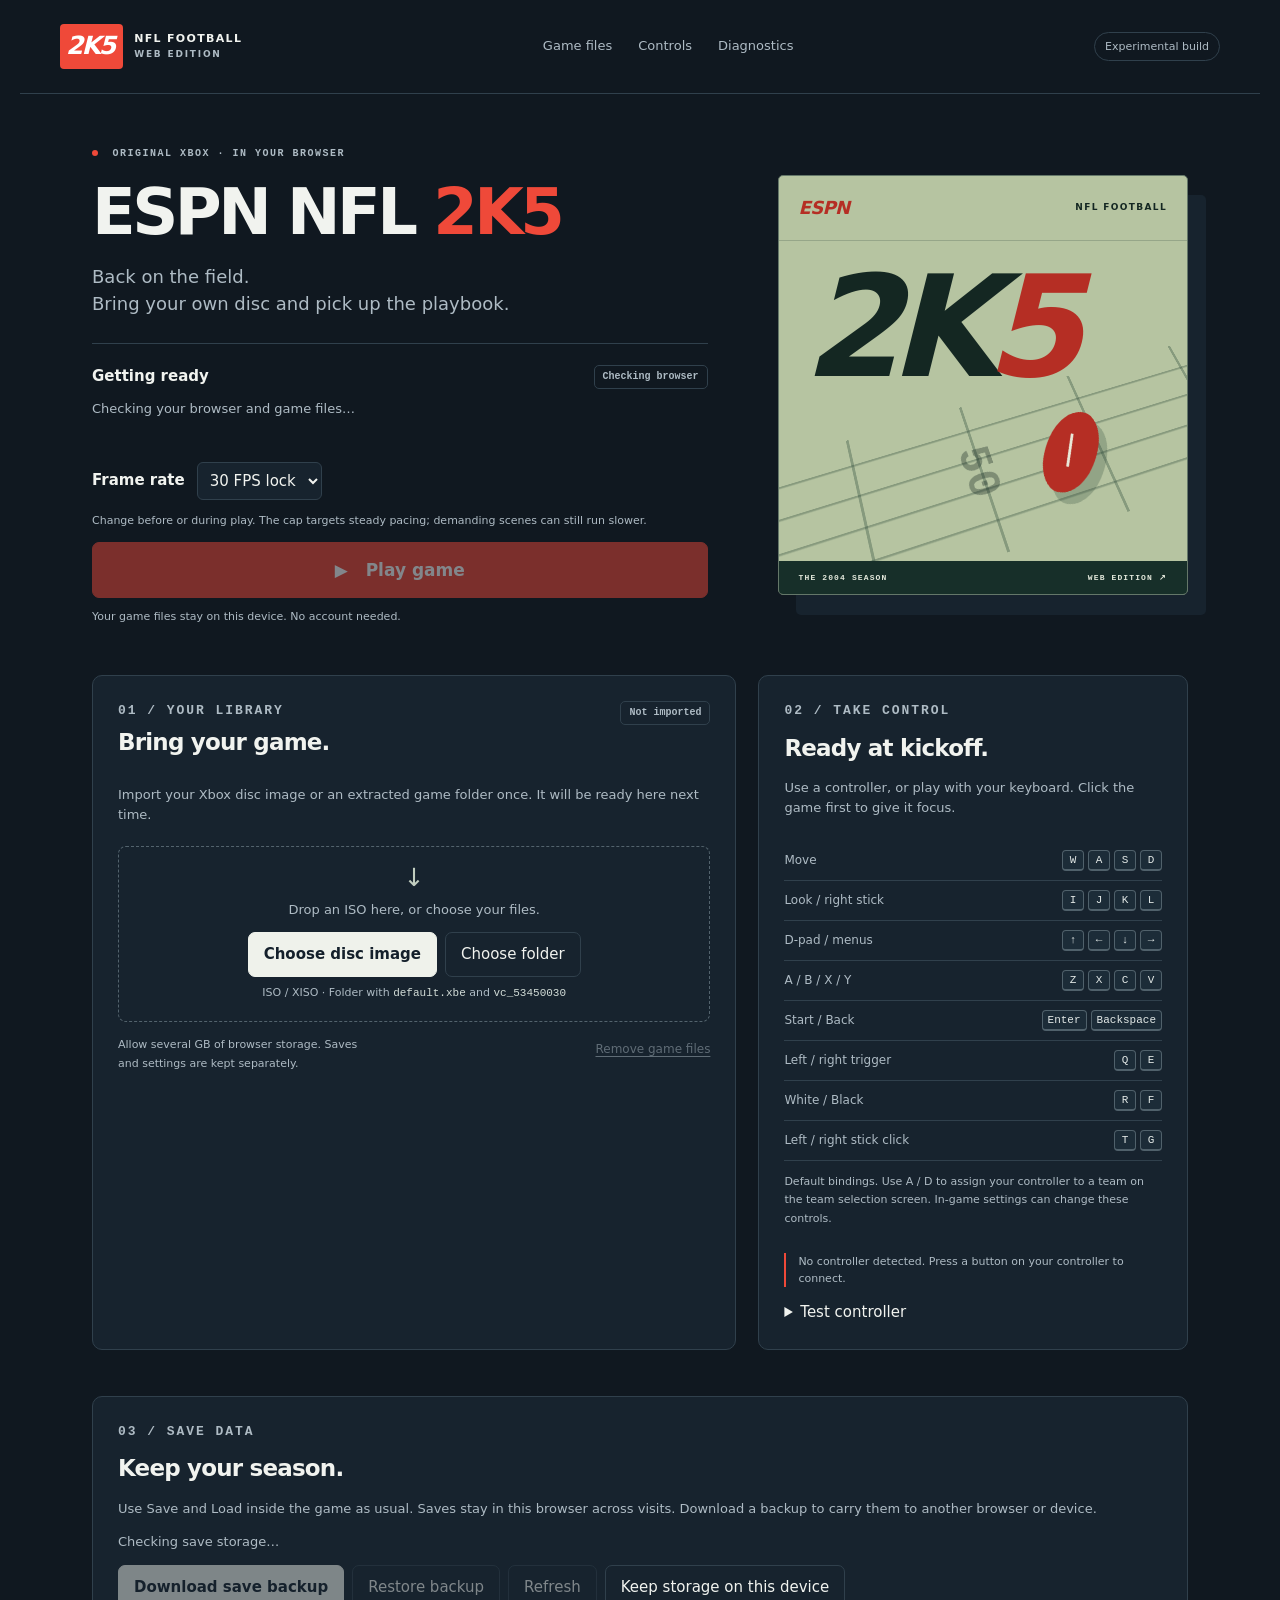
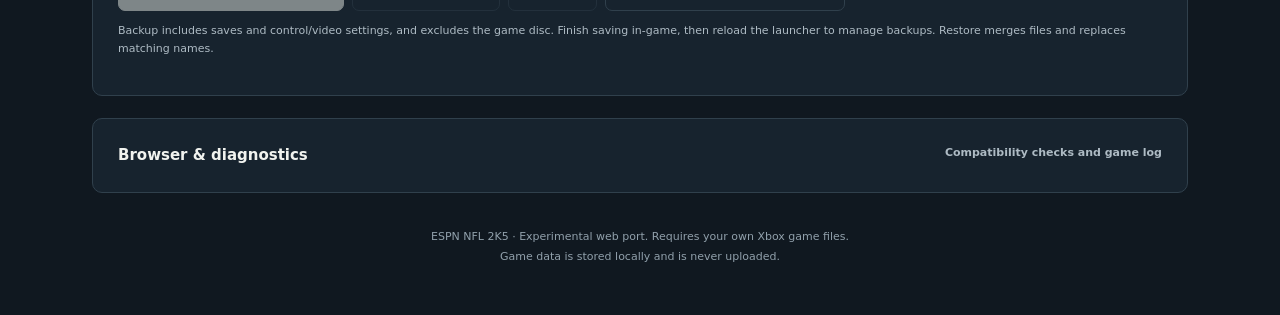
==== commit b34a613b: "Fix retail mode branches, keyboard controls and browser save replacement" ====
--- a/web/index.html
+++ b/web/index.html
@@ -20,7 +20,7 @@
 <div id="drop-zone" class="drop-zone"><span class="import-icon" aria-hidden="true">↓</span><p>Drop an ISO here, or choose your files.</p><div class="row"><button id="import-image" class="secondary">Choose disc image</button><button id="import-folder">Choose folder</button></div><p class="note">ISO / XISO · Folder with <code>default.xbe</code> and <code>vc_53450030</code></p></div>
 <input id="file-image" type="file" accept=".iso,.xiso,.img,application/octet-stream" hidden><input id="file-folder" type="file" webkitdirectory hidden>
 <div id="progress" hidden><div class="progress-heading"><strong>Importing game</strong><span id="progress-percent">0%</span></div><progress id="progress-bar" value="0" max="1" aria-label="Game import progress"></progress><p id="progress-text"></p></div><p id="library-message" role="alert" hidden></p><div class="library-footer"><p class="note">Allow several GB of browser storage. Saves and settings are kept separately.</p><button id="remove" class="text-button" disabled>Remove game files</button></div></section>
-<section id="controls" class="panel"><p class="eyebrow">02 / TAKE CONTROL</p><h2>Ready at kickoff.</h2><p>Use a controller, or play with your keyboard. Click the game first to give it focus.</p><dl class="key-list"><div><dt>Move</dt><dd><kbd>W</kbd><kbd>A</kbd><kbd>S</kbd><kbd>D</kbd></dd></div><div><dt>D-pad / menus</dt><dd><kbd>↑</kbd><kbd>←</kbd><kbd>↓</kbd><kbd>→</kbd></dd></div><div><dt>A / B / X / Y</dt><dd><kbd>Z</kbd><kbd>X</kbd><kbd>C</kbd><kbd>V</kbd></dd></div><div><dt>Start / Back</dt><dd><kbd>Enter</kbd><kbd>Backspace</kbd></dd></div><div><dt>Left / right trigger</dt><dd><kbd>Q</kbd><kbd>E</kbd></dd></div></dl><p class="note">Default bindings. In-game settings can change these controls.</p><div class="controller-state" id="controller-status" role="status">No controller detected. Press a button on your controller to connect.</div><details id="controller-test"><summary>Test controller</summary><pre id="controller-readout">Press a controller button to connect.</pre></details></section>
+<section id="controls" class="panel"><p class="eyebrow">02 / TAKE CONTROL</p><h2>Ready at kickoff.</h2><p>Use a controller, or play with your keyboard. Click the game first to give it focus.</p><dl class="key-list"><div><dt>Move</dt><dd><kbd>W</kbd><kbd>A</kbd><kbd>S</kbd><kbd>D</kbd></dd></div><div><dt>Look / right stick</dt><dd><kbd>I</kbd><kbd>J</kbd><kbd>K</kbd><kbd>L</kbd></dd></div><div><dt>D-pad / menus</dt><dd><kbd>↑</kbd><kbd>←</kbd><kbd>↓</kbd><kbd>→</kbd></dd></div><div><dt>A / B / X / Y</dt><dd><kbd>Z</kbd><kbd>X</kbd><kbd>C</kbd><kbd>V</kbd></dd></div><div><dt>Start / Back</dt><dd><kbd>Enter</kbd><kbd>Backspace</kbd></dd></div><div><dt>Left / right trigger</dt><dd><kbd>Q</kbd><kbd>E</kbd></dd></div><div><dt>White / Black</dt><dd><kbd>R</kbd><kbd>F</kbd></dd></div><div><dt>Left / right stick click</dt><dd><kbd>T</kbd><kbd>G</kbd></dd></div></dl><p class="note">Default bindings. Use A / D to assign your controller to a team on the team selection screen. In-game settings can change these controls.</p><div class="controller-state" id="controller-status" role="status">No controller detected. Press a button on your controller to connect.</div><details id="controller-test"><summary>Test controller</summary><pre id="controller-readout">Press a controller button to connect.</pre></details></section>
 </div>
 <section id="save-data" class="panel"><p class="eyebrow">03 / SAVE DATA</p><h2>Keep your season.</h2><p>Use Save and Load inside the game as usual. Saves stay in this browser across visits. Download a backup to carry them to another browser or device.</p><p id="save-summary" role="status">Checking save storage…</p><div class="row"><button id="export-saves" class="secondary" disabled>Download save backup</button><button id="import-saves" disabled>Restore backup</button><button id="refresh-saves" disabled>Refresh</button><button id="persist-storage">Keep storage on this device</button></div><input id="file-saves" type="file" accept=".json,application/json" hidden><p id="save-message" role="status" hidden></p><p class="note" id="save-help">Backup includes saves and control/video settings, and excludes the game disc. Finish saving in-game, then reload the launcher to manage backups. Restore merges files and replaces matching names.</p></section>
 <details id="diagnostics" class="panel diagnostics"><summary>Browser &amp; diagnostics <span class="note">Compatibility checks and game log</span></summary><div class="checks">
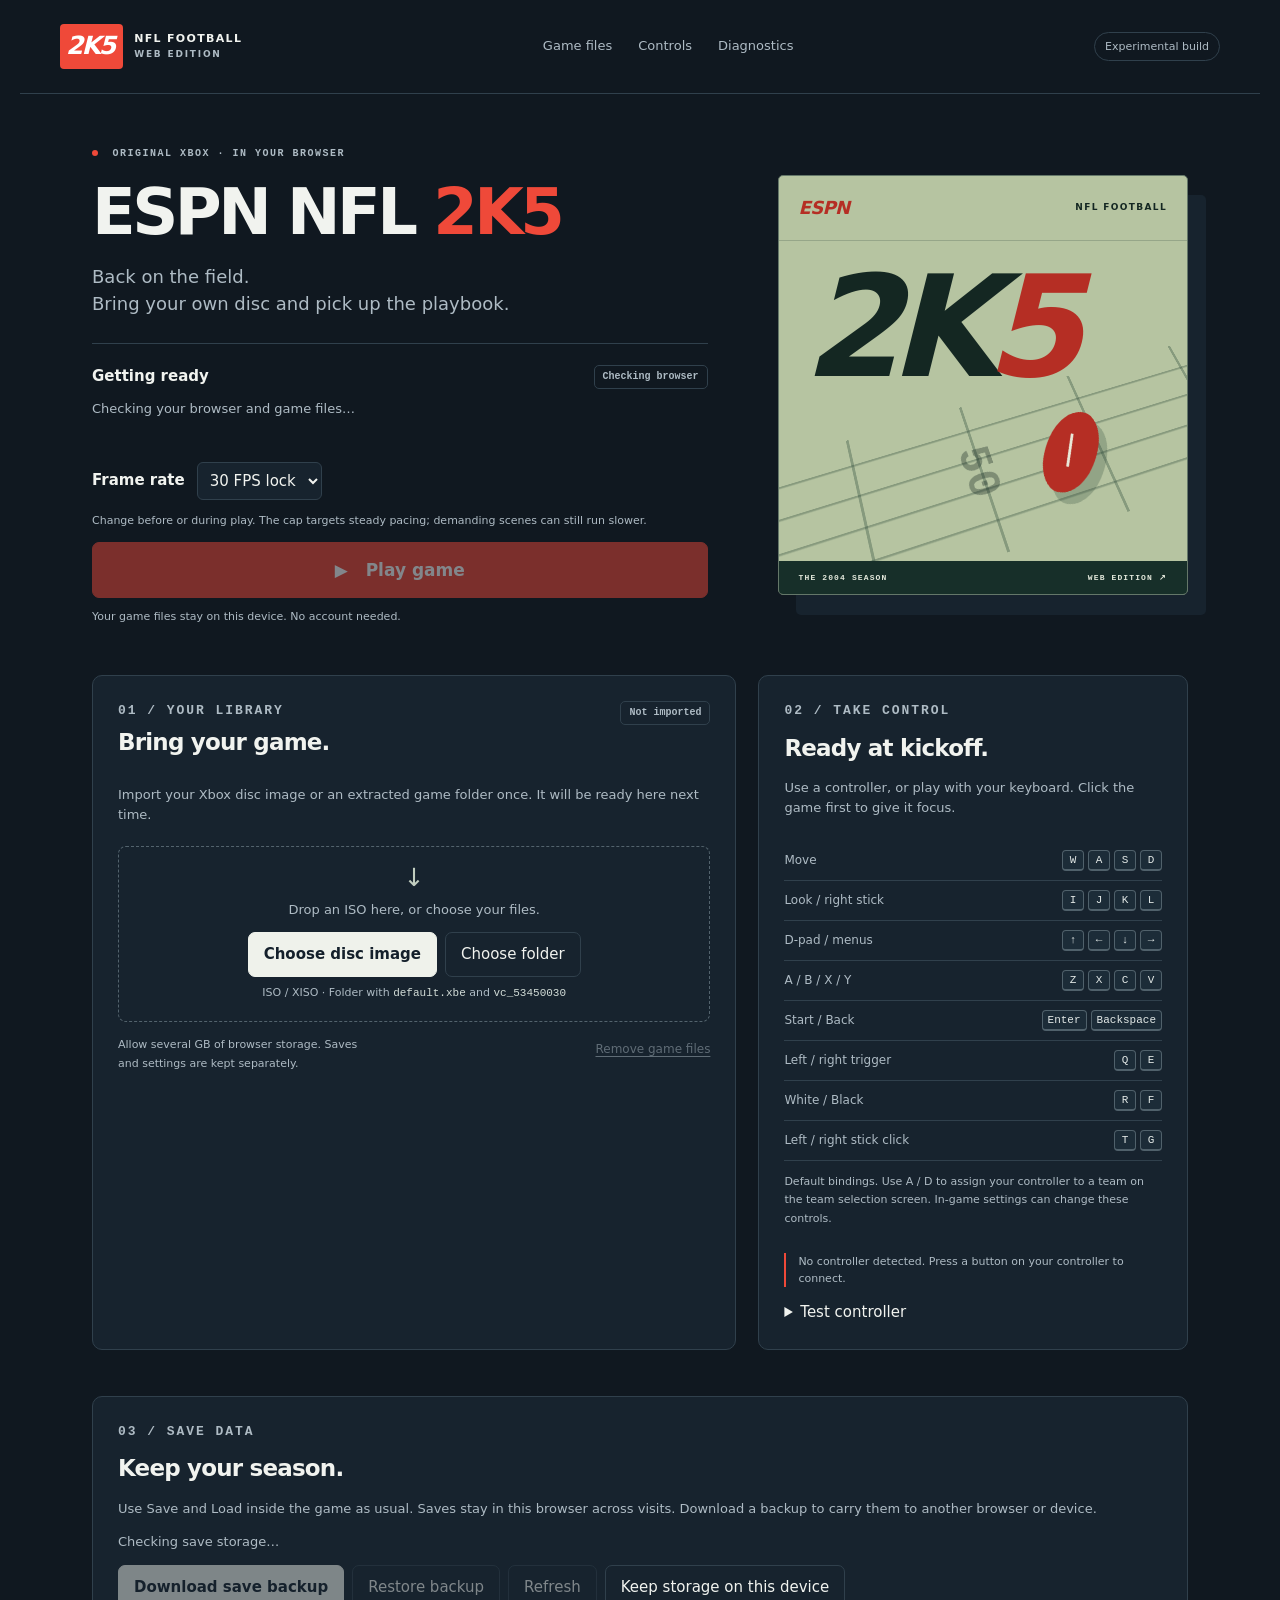
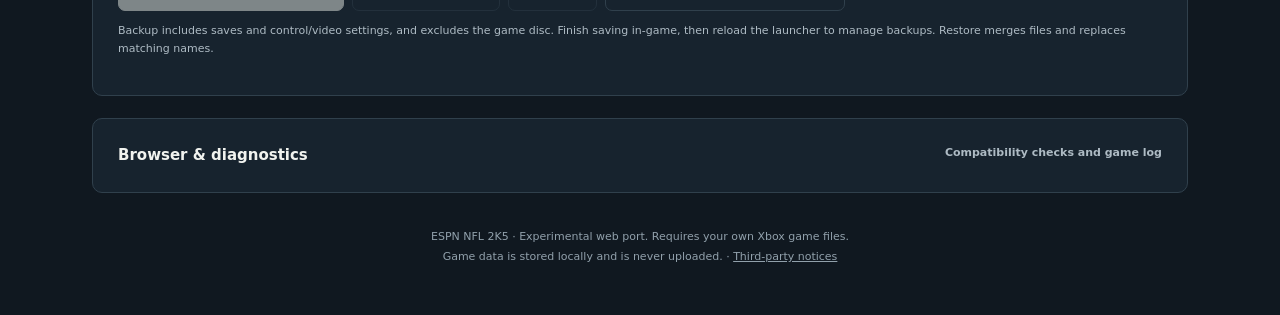
==== commit d84a5b84: "Speed full-content texture hashing with verified XXH64" ====
--- a/web/index.html
+++ b/web/index.html
@@ -25,6 +25,6 @@
 <section id="save-data" class="panel"><p class="eyebrow">03 / SAVE DATA</p><h2>Keep your season.</h2><p>Use Save and Load inside the game as usual. Saves stay in this browser across visits. Download a backup to carry them to another browser or device.</p><p id="save-summary" role="status">Checking save storage…</p><div class="row"><button id="export-saves" class="secondary" disabled>Download save backup</button><button id="import-saves" disabled>Restore backup</button><button id="refresh-saves" disabled>Refresh</button><button id="persist-storage">Keep storage on this device</button></div><input id="file-saves" type="file" accept=".json,application/json" hidden><p id="save-message" role="status" hidden></p><p class="note" id="save-help">Backup includes saves and control/video settings, and excludes the game disc. Finish saving in-game, then reload the launcher to manage backups. Restore merges files and replaces matching names.</p></section>
 <details id="diagnostics" class="panel diagnostics"><summary>Browser &amp; diagnostics <span class="note">Compatibility checks and game log</span></summary><div class="checks">
 <div class="check" id="chk-wasm"><span class="label">WebAssembly</span><span class="value">Checking…</span></div><div class="check" id="chk-isolation"><span class="label">Shared memory</span><span class="value">Checking…</span></div><div class="check" id="chk-opfs"><span class="label">Game storage</span><span class="value">Checking…</span></div><div class="check" id="chk-gpu"><span class="label">Hardware graphics</span><span class="value">Checking…</span></div><div class="check" id="chk-build"><span class="label">Game runtime</span><span class="value">Checking…</span></div><div class="check" id="chk-storage"><span class="label">Storage usage</span><span class="value">Checking…</span></div></div><div class="log-heading"><h3>Game log</h3><button id="download-log">Download log</button></div><div id="log" role="log" aria-label="Game log"></div></details>
-<footer>ESPN NFL 2K5 · Experimental web port. Requires your own Xbox game files.<br>Game data is stored locally and is never uploaded.</footer>
+<footer>ESPN NFL 2K5 · Experimental web port. Requires your own Xbox game files.<br>Game data is stored locally and is never uploaded. · <a href="third-party-notices.txt">Third-party notices</a></footer>
 </main><script src="launch.js"></script><script src="storage.js"></script><script src="app.js"></script>
 </body></html>
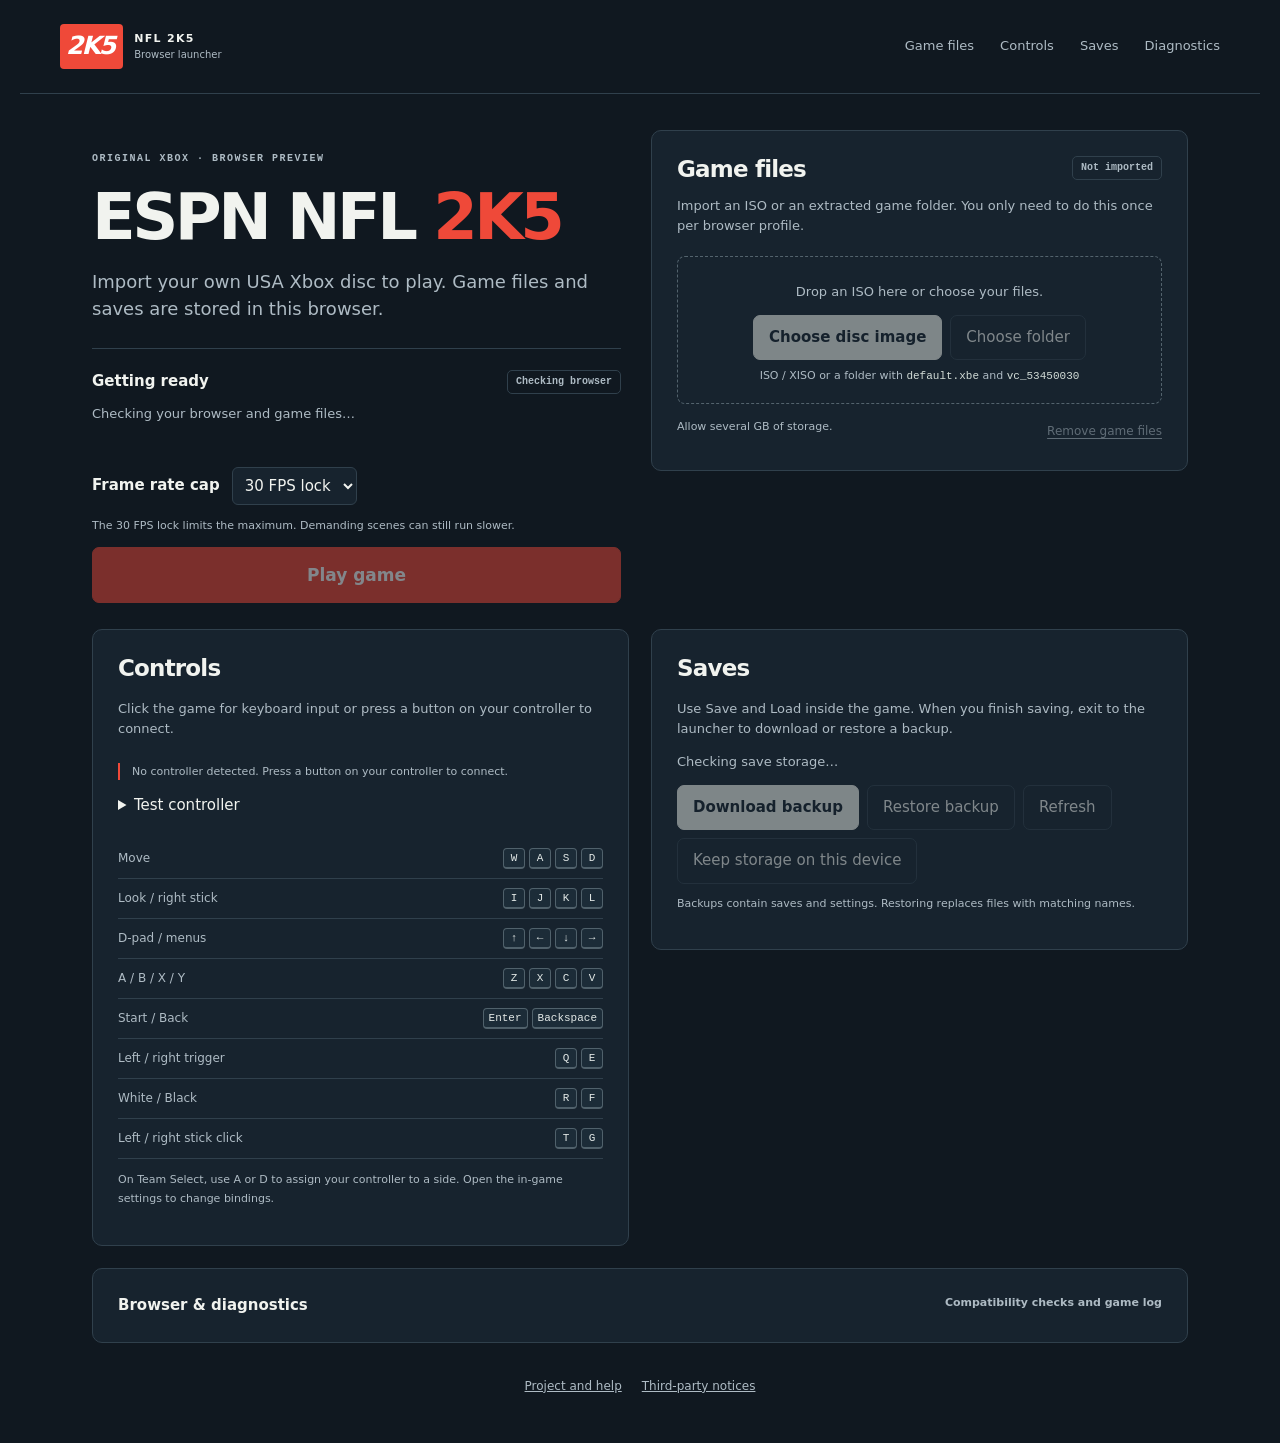
==== commit c6a029bd: "Merge launcher overhaul and WebGPU performance checkpoint" ====
--- a/web/index.html
+++ b/web/index.html
@@ -1,30 +1,161 @@
 <!doctype html>
 <html lang="en">
 <head>
-<meta charset="utf-8"><meta name="viewport" content="width=device-width, initial-scale=1"><meta name="theme-color" content="#101820">
-<title>ESPN NFL 2K5 · Web launcher</title><link rel="stylesheet" href="style.css">
+  <meta charset="utf-8">
+  <meta name="viewport" content="width=device-width, initial-scale=1">
+  <meta name="theme-color" content="#101820">
+  <title>ESPN NFL 2K5 · Web launcher</title>
+  <link rel="stylesheet" href="style.css">
 </head>
 <body>
-<a class="skip" href="#main">Skip to launcher</a>
-<header class="masthead"><a class="brand" href="#main" aria-label="NFL 2K5 launcher"><b>2K5</b><span>NFL FOOTBALL<small>WEB EDITION</small></span></a><nav aria-label="Main navigation"><a href="#library">Game files</a><a href="#controls">Controls</a><a href="#diagnostics">Diagnostics</a></nav><span class="preview">Experimental build</span></header>
-<main id="main">
-<div class="hero">
-<div><p class="eyebrow"><i class="live-dot"></i> ORIGINAL XBOX · IN YOUR BROWSER</p><h1>ESPN NFL <span>2K5</span></h1><p class="intro">Back on the field.<br>Bring your own disc and pick up the playbook.</p>
-<div class="launch-card"><div class="launch-heading"><strong id="launch-label">Getting ready</strong><span id="launch-badge" class="badge">Checking browser</span></div><p id="launch-status" role="status" aria-live="polite">Checking your browser and game files…</p><div class="frame-option"><label for="fps-limit">Frame rate</label><select id="fps-limit" aria-describedby="fps-help"><option value="30">30 FPS lock</option><option value="0">Uncapped</option></select></div><p id="fps-help" class="note">Change before or during play. The cap targets steady pacing; demanding scenes can still run slower.</p><button id="play" class="primary play-button" disabled>▶ &nbsp; Play game</button><button id="reload" hidden>Reload launcher</button><p class="privacy">Your game files stay on this device. No account needed.</p></div></div>
-<div class="cover" aria-hidden="true"><div class="cover-top"><span>ESPN</span><span>NFL FOOTBALL</span></div><div class="cover-title">2K<span>5</span></div><div class="field"><i></i><i></i><i></i><i></i><i></i><span>50</span><b></b></div><div class="cover-bottom"><span>THE 2004 SEASON</span><span>WEB EDITION ↗</span></div></div>
-</div>
-<div id="stage" hidden><div class="game-toolbar"><strong id="game-status">Starting game</strong><div class="row"><button id="fullscreen">Fullscreen</button><button id="restart">Restart game</button></div></div><div id="screen"><canvas id="canvas" tabindex="0" aria-label="NFL 2K5 game. Click to use keyboard controls."></canvas><canvas id="gpucanvas" hidden aria-hidden="true"></canvas></div><button id="sound" hidden>Enable game sound</button><p class="note">Click the game for keyboard controls. Press a controller button to connect.</p></div>
-<div class="content-grid">
-<section id="library" class="panel"><div class="section-heading"><div><p class="eyebrow">01 / YOUR LIBRARY</p><h2>Bring your game.</h2></div><span id="disc-badge" class="badge">Not imported</span></div>
-<div id="disc-none"><p>Import your Xbox disc image or an extracted game folder once. It will be ready here next time.</p></div><div id="disc-installed" hidden><p id="disc-summary"></p><p id="disc-xbe" class="note"></p></div>
-<div id="drop-zone" class="drop-zone"><span class="import-icon" aria-hidden="true">↓</span><p>Drop an ISO here, or choose your files.</p><div class="row"><button id="import-image" class="secondary">Choose disc image</button><button id="import-folder">Choose folder</button></div><p class="note">ISO / XISO · Folder with <code>default.xbe</code> and <code>vc_53450030</code></p></div>
-<input id="file-image" type="file" accept=".iso,.xiso,.img,application/octet-stream" hidden><input id="file-folder" type="file" webkitdirectory hidden>
-<div id="progress" hidden><div class="progress-heading"><strong>Importing game</strong><span id="progress-percent">0%</span></div><progress id="progress-bar" value="0" max="1" aria-label="Game import progress"></progress><p id="progress-text"></p></div><p id="library-message" role="alert" hidden></p><div class="library-footer"><p class="note">Allow several GB of browser storage. Saves and settings are kept separately.</p><button id="remove" class="text-button" disabled>Remove game files</button></div></section>
-<section id="controls" class="panel"><p class="eyebrow">02 / TAKE CONTROL</p><h2>Ready at kickoff.</h2><p>Use a controller, or play with your keyboard. Click the game first to give it focus.</p><dl class="key-list"><div><dt>Move</dt><dd><kbd>W</kbd><kbd>A</kbd><kbd>S</kbd><kbd>D</kbd></dd></div><div><dt>Look / right stick</dt><dd><kbd>I</kbd><kbd>J</kbd><kbd>K</kbd><kbd>L</kbd></dd></div><div><dt>D-pad / menus</dt><dd><kbd>↑</kbd><kbd>←</kbd><kbd>↓</kbd><kbd>→</kbd></dd></div><div><dt>A / B / X / Y</dt><dd><kbd>Z</kbd><kbd>X</kbd><kbd>C</kbd><kbd>V</kbd></dd></div><div><dt>Start / Back</dt><dd><kbd>Enter</kbd><kbd>Backspace</kbd></dd></div><div><dt>Left / right trigger</dt><dd><kbd>Q</kbd><kbd>E</kbd></dd></div><div><dt>White / Black</dt><dd><kbd>R</kbd><kbd>F</kbd></dd></div><div><dt>Left / right stick click</dt><dd><kbd>T</kbd><kbd>G</kbd></dd></div></dl><p class="note">Default bindings. Use A / D to assign your controller to a team on the team selection screen. In-game settings can change these controls.</p><div class="controller-state" id="controller-status" role="status">No controller detected. Press a button on your controller to connect.</div><details id="controller-test"><summary>Test controller</summary><pre id="controller-readout">Press a controller button to connect.</pre></details></section>
-</div>
-<section id="save-data" class="panel"><p class="eyebrow">03 / SAVE DATA</p><h2>Keep your season.</h2><p>Use Save and Load inside the game as usual. Saves stay in this browser across visits. Download a backup to carry them to another browser or device.</p><p id="save-summary" role="status">Checking save storage…</p><div class="row"><button id="export-saves" class="secondary" disabled>Download save backup</button><button id="import-saves" disabled>Restore backup</button><button id="refresh-saves" disabled>Refresh</button><button id="persist-storage">Keep storage on this device</button></div><input id="file-saves" type="file" accept=".json,application/json" hidden><p id="save-message" role="status" hidden></p><p class="note" id="save-help">Backup includes saves and control/video settings, and excludes the game disc. Finish saving in-game, then reload the launcher to manage backups. Restore merges files and replaces matching names.</p></section>
-<details id="diagnostics" class="panel diagnostics"><summary>Browser &amp; diagnostics <span class="note">Compatibility checks and game log</span></summary><div class="checks">
-<div class="check" id="chk-wasm"><span class="label">WebAssembly</span><span class="value">Checking…</span></div><div class="check" id="chk-isolation"><span class="label">Shared memory</span><span class="value">Checking…</span></div><div class="check" id="chk-opfs"><span class="label">Game storage</span><span class="value">Checking…</span></div><div class="check" id="chk-gpu"><span class="label">Hardware graphics</span><span class="value">Checking…</span></div><div class="check" id="chk-build"><span class="label">Game runtime</span><span class="value">Checking…</span></div><div class="check" id="chk-storage"><span class="label">Storage usage</span><span class="value">Checking…</span></div></div><div class="log-heading"><h3>Game log</h3><button id="download-log">Download log</button></div><div id="log" role="log" aria-label="Game log"></div></details>
-<footer>ESPN NFL 2K5 · Experimental web port. Requires your own Xbox game files.<br>Game data is stored locally and is never uploaded. · <a href="third-party-notices.txt">Third-party notices</a></footer>
-</main><script src="launch.js"></script><script src="storage.js"></script><script src="app.js"></script>
-</body></html>
+  <a class="skip" href="#main">Skip to launcher</a>
+  <header class="masthead">
+    <a class="brand" href="#main"><b>2K5</b><span>NFL 2K5<span class="brand-platform">Browser launcher</span></span></a>
+    <nav aria-label="Launcher navigation">
+      <a href="#library">Game files</a>
+      <a href="#controls">Controls</a>
+      <a href="#save-data">Saves</a>
+      <a href="#diagnostics" id="open-diagnostics">Diagnostics</a>
+    </nav>
+  </header>
+
+  <main id="main">
+    <section id="stage" aria-label="Game session" hidden>
+      <div class="game-toolbar">
+        <div class="game-metrics">
+          <strong id="game-status" role="status">Starting game</strong>
+          <output id="game-fps" aria-label="Measured WebGPU frame rate" aria-live="off" hidden></output>
+        </div>
+        <div class="row">
+          <div id="stage-frame-rate"></div>
+          <button id="focus-game">Focus game</button>
+          <button id="fullscreen">Fullscreen</button>
+          <button id="restart">Exit to launcher</button>
+        </div>
+      </div>
+      <div id="screen">
+        <canvas id="canvas" tabindex="0" aria-label="NFL 2K5 game. Click to use keyboard controls."></canvas>
+        <canvas id="gpucanvas" hidden aria-hidden="true"></canvas>
+      </div>
+      <button id="sound" hidden>Enable game sound</button>
+    </section>
+
+    <div class="launch-grid">
+      <section class="hero" aria-labelledby="title">
+        <p class="eyebrow">Original Xbox · Browser preview</p>
+        <h1 id="title">ESPN NFL <span>2K5</span></h1>
+        <p class="intro">Import your own USA Xbox disc to play. Game files and saves are stored in this browser.</p>
+        <div class="launch-card">
+          <div class="launch-heading">
+            <strong id="launch-label">Getting ready</strong>
+            <span id="launch-badge" class="badge">Checking browser</span>
+          </div>
+          <p id="launch-status" role="status">Checking your browser and game files…</p>
+          <p id="launch-notice" role="alert" hidden></p>
+          <div id="launch-frame-rate">
+            <div class="frame-option">
+              <label for="fps-limit">Frame rate cap</label>
+              <select id="fps-limit" aria-describedby="fps-help">
+                <option value="30">30 FPS lock</option>
+                <option value="0">Uncapped</option>
+              </select>
+            </div>
+          </div>
+          <p id="fps-help" class="note">The 30 FPS lock limits the maximum. Demanding scenes can still run slower.</p>
+          <button id="play" class="primary play-button" disabled>Play game</button>
+          <button id="reload" hidden>Reload launcher</button>
+        </div>
+      </section>
+
+      <section id="library" class="panel">
+        <div class="section-heading">
+          <h2>Game files</h2>
+          <span id="disc-badge" class="badge">Not imported</span>
+        </div>
+        <div id="disc-none"><p>Import an ISO or an extracted game folder. You only need to do this once per browser profile.</p></div>
+        <div id="disc-installed" hidden><p id="disc-summary"></p><p id="disc-xbe" class="note"></p></div>
+        <div id="drop-zone" class="drop-zone">
+          <p>Drop an ISO here or choose your files.</p>
+          <div class="row">
+            <button id="import-image" class="secondary" disabled>Choose disc image</button>
+            <button id="import-folder" disabled>Choose folder</button>
+          </div>
+          <p class="note">ISO / XISO or a folder with <code>default.xbe</code> and <code>vc_53450030</code></p>
+        </div>
+        <input id="file-image" type="file" accept=".iso,.xiso,.img,application/octet-stream" hidden>
+        <input id="file-folder" type="file" webkitdirectory hidden>
+        <div id="progress" hidden>
+          <div class="progress-heading"><strong>Importing game</strong><span id="progress-percent">0%</span></div>
+          <progress id="progress-bar" value="0" max="1" aria-label="Game import progress"></progress>
+          <p id="progress-text"></p>
+        </div>
+        <p id="library-message" role="alert" hidden></p>
+        <div class="library-footer">
+          <p class="note">Allow several GB of storage.</p>
+          <button id="remove" class="text-button" disabled>Remove game files</button>
+        </div>
+      </section>
+    </div>
+
+    <div class="support-grid">
+      <section id="controls" class="panel">
+        <h2>Controls</h2>
+        <p>Click the game for keyboard input or press a button on your controller to connect.</p>
+        <div class="controller-state" id="controller-status" role="status">No controller detected. Press a button on your controller to connect.</div>
+        <details id="controller-test">
+          <summary>Test controller</summary>
+          <pre id="controller-readout">Press a controller button to connect.</pre>
+        </details>
+        <dl class="key-list">
+          <div><dt>Move</dt><dd><kbd>W</kbd><kbd>A</kbd><kbd>S</kbd><kbd>D</kbd></dd></div>
+          <div><dt>Look / right stick</dt><dd><kbd>I</kbd><kbd>J</kbd><kbd>K</kbd><kbd>L</kbd></dd></div>
+          <div><dt>D-pad / menus</dt><dd><kbd>↑</kbd><kbd>←</kbd><kbd>↓</kbd><kbd>→</kbd></dd></div>
+          <div><dt>A / B / X / Y</dt><dd><kbd>Z</kbd><kbd>X</kbd><kbd>C</kbd><kbd>V</kbd></dd></div>
+          <div><dt>Start / Back</dt><dd><kbd>Enter</kbd><kbd>Backspace</kbd></dd></div>
+          <div><dt>Left / right trigger</dt><dd><kbd>Q</kbd><kbd>E</kbd></dd></div>
+          <div><dt>White / Black</dt><dd><kbd>R</kbd><kbd>F</kbd></dd></div>
+          <div><dt>Left / right stick click</dt><dd><kbd>T</kbd><kbd>G</kbd></dd></div>
+        </dl>
+        <p class="note">On Team Select, use A or D to assign your controller to a side. Open the in-game settings to change bindings.</p>
+      </section>
+
+      <section id="save-data" class="panel">
+        <h2>Saves</h2>
+        <p>Use Save and Load inside the game. When you finish saving, exit to the launcher to download or restore a backup.</p>
+        <p id="save-summary" role="status">Checking save storage…</p>
+        <div class="row">
+          <button id="export-saves" class="secondary" disabled>Download backup</button>
+          <button id="import-saves" disabled>Restore backup</button>
+          <button id="refresh-saves" disabled>Refresh</button>
+          <button id="persist-storage" disabled>Keep storage on this device</button>
+        </div>
+        <input id="file-saves" type="file" accept=".json,application/json" hidden>
+        <p id="save-message" role="status" hidden></p>
+        <p class="note" id="save-help">Backups contain saves and settings. Restoring replaces files with matching names.</p>
+      </section>
+    </div>
+
+    <details id="diagnostics" class="panel diagnostics">
+      <summary>Browser &amp; diagnostics <span class="note">Compatibility checks and game log</span></summary>
+      <div class="checks">
+        <div class="check" id="chk-wasm"><span class="label">WebAssembly</span><span class="value">Checking…</span></div>
+        <div class="check" id="chk-isolation"><span class="label">Shared memory</span><span class="value">Checking…</span></div>
+        <div class="check" id="chk-opfs"><span class="label">Game storage</span><span class="value">Checking…</span></div>
+        <div class="check" id="chk-gpu"><span class="label">Hardware graphics</span><span class="value">Checking…</span></div>
+        <div class="check" id="chk-build"><span class="label">Game runtime</span><span class="value">Checking…</span></div>
+        <div class="check" id="chk-storage"><span class="label">Storage usage</span><span class="value">Checking…</span></div>
+      </div>
+      <div class="log-heading"><h3>Game log</h3><button id="download-log">Download log</button></div>
+      <div id="log" role="log" aria-label="Game log"></div>
+    </details>
+
+    <footer>
+      <a href="https://github.com/awest813/ESPN-NFL-2k5-Recomp/tree/main">Project and help</a>
+      <a href="third-party-notices.txt">Third-party notices</a>
+    </footer>
+  </main>
+  <script src="launch.js"></script>
+  <script src="storage.js"></script>
+  <script src="app.js"></script>
+</body>
+</html>
--- a/web/style.css
+++ b/web/style.css
@@ -18,15 +18,14 @@
 .masthead { max-width:1240px; margin:auto; padding:24px 40px; display:flex; align-items:center; justify-content:space-between; gap:24px; border-bottom:1px solid var(--line); }
 .brand { display:flex; align-items:center; gap:11px; text-decoration:none; font-size:11px; font-weight:800; letter-spacing:.12em; line-height:1.5; }
 .brand>b { font-size:25px; font-style:italic; letter-spacing:-.08em; background:var(--accent); color:#fff; padding:3px 9px 4px 6px; border-radius:4px; }
-.brand small { display:block; font-size:9px; color:var(--muted); letter-spacing:.2em; }
+.brand-platform { display:block; font-size:10px; color:var(--muted); letter-spacing:0; font-weight:500; }
 nav { display:flex; gap:26px; }
 nav a { font-size:13px; color:var(--muted); text-decoration:none; }
 nav a:hover { color:#fff; }
-.preview { border:1px solid var(--line); border-radius:30px; padding:5px 10px; font-size:11px; color:var(--muted); }
-main { max-width:1160px; margin:auto; padding:52px 32px 28px; }
-.hero { display:grid; grid-template-columns:1.2fr .8fr; gap:70px; align-items:center; margin-bottom:50px; }
-.eyebrow { font:700 10px/1.5 ui-monospace,monospace; letter-spacing:.15em; color:var(--muted); margin:0 0 14px; }
-.live-dot { display:inline-block; width:6px; height:6px; background:var(--accent); border-radius:50%; margin-right:7px; vertical-align:middle; }
+main { max-width:1160px; margin:auto; padding:36px 32px 28px; }
+.launch-grid,.support-grid { display:grid; grid-template-columns:minmax(0,1fr) minmax(0,1fr); gap:22px; align-items:start; }
+.hero { min-width:0; padding:21px 8px 26px 0; }
+.eyebrow { font:700 10px/1.5 ui-monospace,monospace; letter-spacing:.15em; text-transform:uppercase; color:var(--muted); margin:0 0 14px; }
 h1 { font-size:clamp(38px,5vw,64px); font-weight:850; letter-spacing:-.055em; line-height:1.04; margin:18px 0; }
 h1 span { color:var(--accent); }
 .intro { font-size:18px; line-height:1.5; color:var(--muted); margin:0 0 26px; }
@@ -37,26 +36,16 @@
 .badge[data-state=error] { background:#422b2c; border-color:#80514d; color:var(--err); }
 .badge[data-state=busy] { color:var(--warn); }
 #launch-status { min-height:43px; font-size:13px; color:var(--muted); margin:10px 0 16px; }
+#launch-notice { border-left:2px solid var(--err); color:var(--err); padding-left:12px; }
 .play-button { width:100%; font-size:17px; padding:14px; }
-.privacy { font-size:11px; color:var(--muted); margin:10px 0 0; }
-.cover { position:relative; aspect-ratio:4/5; max-height:420px; width:100%; overflow:hidden; border:1px solid #647769; border-radius:5px; background:#b6c4a1; color:#142722; box-shadow:18px 20px 0 #17232e; display:flex; flex-direction:column; }
-.cover-top { display:flex; justify-content:space-between; align-items:center; padding:18px 20px; font-size:9px; font-weight:800; letter-spacing:.15em; border-bottom:1px solid #172f2933; }
-.cover-top>span:first-child { font-size:18px; font-style:italic; color:#b52e24; letter-spacing:-.04em; }
-.cover-title { font-size:clamp(76px,11vw,145px); font-weight:900; line-height:1; letter-spacing:-.09em; font-style:italic; padding:16px 25px; z-index:1; }
-.cover-title>span { color:#b52e24; }
-.field { position:relative; flex:1; display:flex; justify-content:space-around; overflow:hidden; transform:perspective(300px) rotateX(15deg) rotate(-18deg) scale(1.4); background:repeating-linear-gradient(0deg,transparent 0,transparent 21px,#29453655 22px,#29453655 23px); margin:5px -15px 30px; }
-.field i { height:100%; border-left:2px solid #29453655; }
-.field>span { position:absolute; font:700 32px ui-monospace,monospace; left:45%; top:30%; opacity:.35; transform:rotate(90deg); }
-.field b { width:38px; height:65px; border-radius:70% 40%; background:#b52e24; position:absolute; left:61%; top:23%; transform:rotate(30deg); box-shadow:7px 7px 0 #29453640; }
-.field b:after { content:""; position:absolute; top:19px; left:17px; height:26px; border-left:2px solid #e9e9d9; }
-.cover-bottom { display:flex; justify-content:space-between; padding:12px 20px; background:#172f29; color:#e4e9dc; font:600 8px ui-monospace,monospace; letter-spacing:.14em; z-index:1; }
-.content-grid { display:grid; grid-template-columns:1.2fr .8fr; gap:22px; }
+body[data-session=running] .hero { display:none; }
+body[data-session=running] .launch-grid { display:block; }
 .panel { border:1px solid var(--line); background:var(--panel); border-radius:10px; padding:25px; min-width:0; margin-bottom:22px; }
 h2 { font-size:23px; letter-spacing:-.035em; line-height:1.2; margin:0 0 16px; }
 h3 { font-size:13px; margin:0; }
 .panel p { color:var(--muted); font-size:13px; }
 .section-heading { display:flex; justify-content:space-between; gap:12px; align-items:flex-start; }
-.section-heading .eyebrow { margin-bottom:8px; }
+.section-heading h2 { margin-bottom:0; }
 .note { font-size:11px!important; color:var(--muted); line-height:1.7; }
 code { color:#d2dcd7; font-size:11px; }
 .row { display:flex; flex-wrap:wrap; gap:8px; align-items:center; }
@@ -65,7 +54,6 @@
 .drop-zone p { margin:7px 0 12px; }
 .drop-zone .row { justify-content:center; }
 .drop-zone .note { margin-bottom:0; }
-.import-icon { font-size:25px; line-height:1; color:#c1cdbf; }
 .library-footer { display:flex; align-items:flex-start; justify-content:space-between; gap:18px; }
 .library-footer p { margin:0; max-width:260px; }
 .library-footer button { white-space:nowrap; }
@@ -87,12 +75,16 @@
 .log-heading button { font-size:11px; padding:5px 9px; }
 #log { background:#0e171e; border:1px solid var(--line); border-radius:6px; font:11px/1.5 ui-monospace,monospace; height:260px; overflow:auto; padding:12px; white-space:pre-wrap; overflow-wrap:anywhere; }
 #log .stderr { color:var(--muted); }
-footer { color:#91a0ab; font-size:11px; text-align:center; padding:12px; line-height:1.8; }
+footer { display:flex; justify-content:center; gap:20px; color:var(--muted); font-size:12px; padding:12px; }
 #stage { position:relative; background:#080e13; border:1px solid var(--line); border-radius:10px; overflow:hidden; margin:0 0 30px; text-align:center; }
 .game-toolbar { display:flex; align-items:center; justify-content:space-between; gap:12px; padding:12px 16px; text-align:left; font-size:12px; }
-.game-toolbar button { padding:6px 10px; font-size:11px; }
+.game-metrics { display:flex; flex-wrap:wrap; align-items:center; gap:8px 12px; }
+#game-fps { color:var(--text); border:1px solid var(--line); border-radius:5px; padding:4px 8px; font:600 12px/1.4 ui-monospace,monospace; white-space:nowrap; }
+.game-toolbar button,.game-toolbar select { padding:7px 10px; font-size:12px; }
+#stage-frame-rate .frame-option { gap:8px; margin:0; }
 #screen { position:relative; display:inline-block; max-width:100%; vertical-align:middle; }
-#canvas { display:block; max-width:100%; height:auto; outline:none; }
+#canvas { display:block; max-width:100%; height:auto; }
+#canvas:focus-visible { outline-offset:-3px; }
 #gpucanvas:not([hidden]) { position:relative; display:block; max-width:100%; height:auto; pointer-events:none; }
 #screen:has(#gpucanvas:not([hidden])) #canvas { position:absolute; inset:0; width:100%; height:100%; }
 #screen:fullscreen { display:flex; align-items:center; justify-content:center; max-width:none; background:#000; }
@@ -104,25 +96,24 @@
 .frame-option label { font-weight:600; }
 .frame-option select { font:inherit; color:var(--text); background:var(--panel); border:1px solid var(--line); border-radius:6px; padding:8px; }
 .frame-option select:focus-visible { outline:3px solid #f2c65b; outline-offset:3px; }
-#save-data { margin-top:24px; }
-#save-data .row { flex-wrap:wrap; }
 #controller-test { margin-top:14px; }
 #controller-test summary { cursor:pointer; }
 #controller-readout { white-space:pre-wrap; overflow-wrap:anywhere; font:12px/1.7 monospace; color:var(--muted); }
 @media(max-width:760px) {
-  .masthead { padding:20px 22px; } nav { gap:15px; } .preview { display:none; }
-  main { padding:32px 20px 20px; } .hero { gap:30px; } .cover-title { font-size:90px; }
-  .cover-top { padding:14px 12px; } .cover-top>span:last-child { display:none; } .cover-bottom { padding:12px; }
-  .content-grid { gap:16px; } .panel { padding:20px; } .library-footer { flex-direction:column; gap:10px; }
-  .drop-zone .row { flex-direction:column; } .check { grid-template-columns:140px 1fr; }
+  .masthead { padding:20px 22px; } nav { gap:15px; }
+  main { padding:24px 20px 20px; }
+  .launch-grid,.support-grid { gap:16px; } .panel { padding:20px; }
+  .library-footer { flex-direction:column; gap:10px; } .game-toolbar { flex-wrap:wrap; }
+  .check { grid-template-columns:140px 1fr; }
   .key-list>div { flex-wrap:wrap; } .diagnostics summary .note { display:none; }
 }
 @media(max-width:540px) {
   .masthead { padding:17px 18px; flex-wrap:wrap; gap:15px; } .brand { font-size:10px; }
   nav { gap:18px; } nav a { font-size:11px; } main { padding:28px 18px 20px; }
-  .hero { grid-template-columns:1fr; gap:0; margin-bottom:28px; } .cover { display:none; }
-  h1 { font-size:48px; } .intro { font-size:16px; } .content-grid { grid-template-columns:1fr; gap:0; }
-  .panel { padding:22px; } .drop-zone .row { flex-direction:row; } .key-list>div { flex-wrap:nowrap; }
-  .check { grid-template-columns:1fr; gap:2px; } .game-toolbar { flex-wrap:wrap; }
+  .hero { padding-top:4px; }
+  .launch-grid,.support-grid { grid-template-columns:minmax(0,1fr); gap:0; }
+  h1 { font-size:clamp(37px,12vw,48px); } .intro { font-size:16px; }
+  .key-list>div { flex-wrap:nowrap; }
+  .check { grid-template-columns:1fr; gap:2px; }
 }
 @media(prefers-reduced-motion:reduce) { html { scroll-behavior:auto; } }
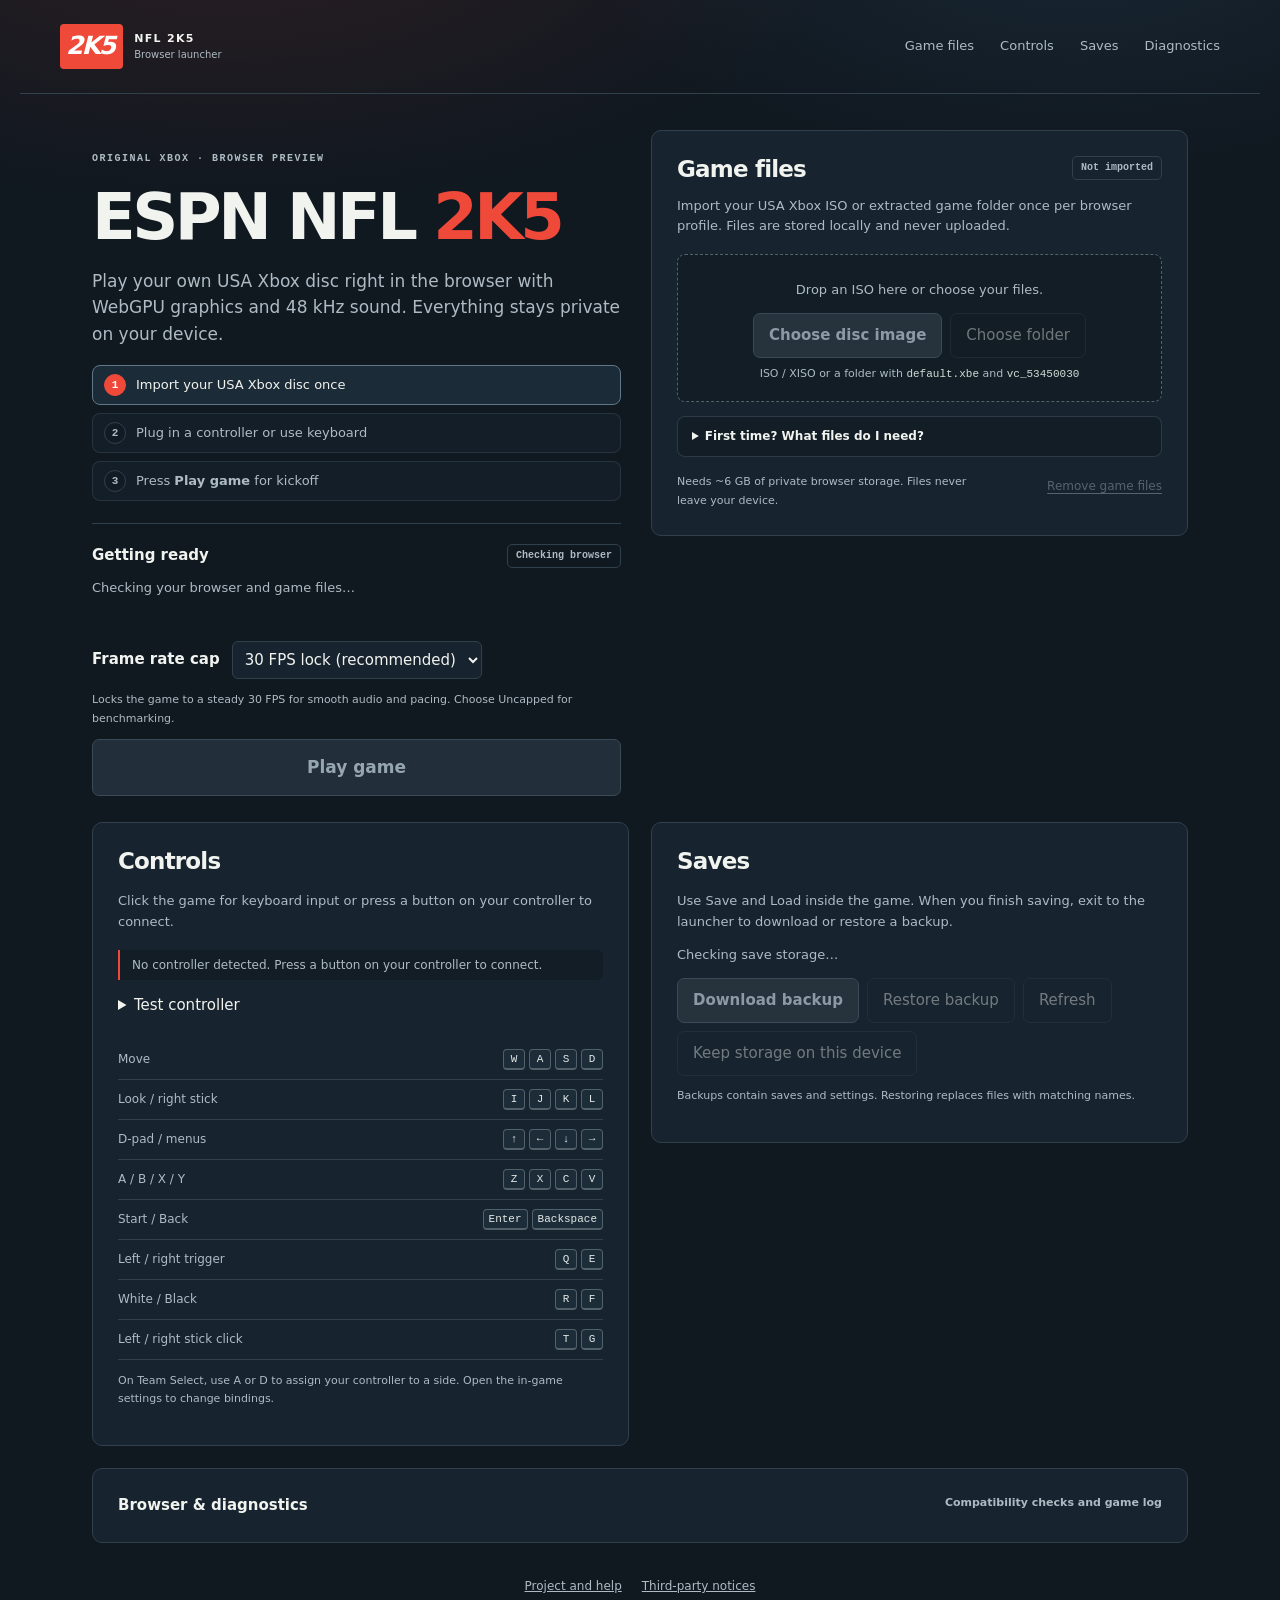
==== commit 61d339e5: "web: polish launcher UI and first-time user onboarding" ====
--- a/web/index.html
+++ b/web/index.html
@@ -4,6 +4,7 @@
   <meta charset="utf-8">
   <meta name="viewport" content="width=device-width, initial-scale=1">
   <meta name="theme-color" content="#101820">
+  <link rel="icon" type="image/svg+xml" href="data:image/svg+xml,%3Csvg xmlns='http://www.w3.org/2000/svg' viewBox='0 0 64 64'%3E%3Crect width='64' height='64' rx='12' fill='%23ef4939'/%3E%3Ctext x='31' y='43' text-anchor='middle' font-family='system-ui,sans-serif' font-size='28' font-weight='900' font-style='italic' fill='%23ffffff'%3E2K5%3C/text%3E%3C/svg%3E">
   <title>ESPN NFL 2K5 · Web launcher</title>
   <link rel="stylesheet" href="style.css">
 </head>
@@ -44,7 +45,12 @@
       <section class="hero" aria-labelledby="title">
         <p class="eyebrow">Original Xbox · Browser preview</p>
         <h1 id="title">ESPN NFL <span>2K5</span></h1>
-        <p class="intro">Import your own USA Xbox disc to play. Game files and saves are stored in this browser.</p>
+        <p class="intro">Play your own USA Xbox disc right in the browser with WebGPU graphics and 48 kHz sound. Everything stays private on your device.</p>
+        <ol class="steps" aria-label="Quick start steps">
+          <li id="step-disc" data-state="active"><span class="step-num" aria-hidden="true">1</span><span>Import your USA Xbox disc once</span></li>
+          <li id="step-input"><span class="step-num" aria-hidden="true">2</span><span>Plug in a controller or use keyboard</span></li>
+          <li id="step-play"><span class="step-num" aria-hidden="true">3</span><span>Press <strong>Play game</strong> for kickoff</span></li>
+        </ol>
         <div class="launch-card">
           <div class="launch-heading">
             <strong id="launch-label">Getting ready</strong>
@@ -56,12 +62,12 @@
             <div class="frame-option">
               <label for="fps-limit">Frame rate cap</label>
               <select id="fps-limit" aria-describedby="fps-help">
-                <option value="30">30 FPS lock</option>
+                <option value="30">30 FPS lock (recommended)</option>
                 <option value="0">Uncapped</option>
               </select>
             </div>
           </div>
-          <p id="fps-help" class="note">The 30 FPS lock limits the maximum. Demanding scenes can still run slower.</p>
+          <p id="fps-help" class="note">Locks the game to a steady 30 FPS for smooth audio and pacing. Choose Uncapped for benchmarking.</p>
           <button id="play" class="primary play-button" disabled>Play game</button>
           <button id="reload" hidden>Reload launcher</button>
         </div>
@@ -72,7 +78,7 @@
           <h2>Game files</h2>
           <span id="disc-badge" class="badge">Not imported</span>
         </div>
-        <div id="disc-none"><p>Import an ISO or an extracted game folder. You only need to do this once per browser profile.</p></div>
+        <div id="disc-none"><p>Import your USA Xbox ISO or extracted game folder once per browser profile. Files are stored locally and never uploaded.</p></div>
         <div id="disc-installed" hidden><p id="disc-summary"></p><p id="disc-xbe" class="note"></p></div>
         <div id="drop-zone" class="drop-zone">
           <p>Drop an ISO here or choose your files.</p>
@@ -90,8 +96,16 @@
           <p id="progress-text"></p>
         </div>
         <p id="library-message" role="alert" hidden></p>
+        <details class="help-drawer">
+          <summary>First time? What files do I need?</summary>
+          <ul>
+            <li><strong>Supported disc:</strong> Retail USA <em>ESPN NFL 2K5</em> (<code>.iso</code>, <code>.xiso</code>, or extracted folder containing <code>default.xbe</code> and <code>vc_53450030</code>).</li>
+            <li><strong>Private &amp; local:</strong> Copied directly into this browser's private storage (~6 GB). Nothing is sent over the network.</li>
+            <li><strong>Best browser:</strong> Desktop Chrome or Edge with hardware acceleration enabled for full-speed WebGPU graphics.</li>
+          </ul>
+        </details>
         <div class="library-footer">
-          <p class="note">Allow several GB of storage.</p>
+          <p class="note">Needs ~6 GB of private browser storage. Files never leave your device.</p>
           <button id="remove" class="text-button" disabled>Remove game files</button>
         </div>
       </section>
--- a/web/style.css
+++ b/web/style.css
@@ -1,17 +1,20 @@
-:root { color-scheme: dark; --bg:#101820; --panel:#17232e; --line:#30404c; --text:#f1f3ef; --muted:#aebbc4; --accent:#ef4939; --ok:#a5d5ac; --warn:#eac481; --err:#ff9b91; }
+:root { color-scheme: dark; --bg:#101820; --panel:#17232e; --panel-hi:#1c2b38; --line:#30404c; --text:#f1f3ef; --muted:#aebbc4; --accent:#ef4939; --ok:#a5d5ac; --warn:#eac481; --err:#ff9b91; }
 * { box-sizing:border-box; }
 [hidden] { display:none!important; }
-html { scroll-padding-top:24px; }
-body { margin:0; background:var(--bg); color:var(--text); font:15px/1.55 system-ui,-apple-system,"Segoe UI",sans-serif; }
+html { scroll-behavior:smooth; scroll-padding-top:24px; }
+body { margin:0; background:radial-gradient(920px 420px at 18% -80px, rgba(239,73,57,.12), transparent 68%), radial-gradient(760px 360px at 84% -60px, rgba(96,158,205,.10), transparent 65%), var(--bg); color:var(--text); font:15px/1.55 system-ui,-apple-system,"Segoe UI",sans-serif; }
 a { color:inherit; }
-button { font:inherit; color:inherit; background:transparent; border:1px solid var(--line); border-radius:7px; padding:10px 15px; cursor:pointer; }
+button { font:inherit; color:inherit; background:transparent; border:1px solid var(--line); border-radius:7px; padding:10px 15px; cursor:pointer; transition:background .15s ease, border-color .15s ease, color .15s ease, transform .08s ease; }
 button:hover:not(:disabled) { background:#263b48; border-color:#758994; }
-button:disabled { opacity:.48; cursor:not-allowed; }
+button:active:not(:disabled) { transform:translateY(1px); }
+button:disabled { opacity:.42; cursor:not-allowed; }
 button:focus-visible,a:focus-visible,summary:focus-visible,canvas:focus-visible { outline:3px solid #f2c65b; outline-offset:4px; }
-.primary { background:var(--accent); border-color:var(--accent); color:#fff; font-weight:750; }
+.primary { background:var(--accent); border-color:var(--accent); color:#fff; font-weight:750; box-shadow:0 4px 16px rgba(239,73,57,.28); }
 .primary:hover:not(:disabled) { background:#d63729; border-color:#d63729; }
+.primary:disabled { background:#222f3a; border-color:#3a4a56; color:#96a6b0; box-shadow:none; opacity:1; }
 .secondary { background:#eff2eb; color:#14202b; border-color:#eff2eb; font-weight:650; }
-.secondary:hover:not(:disabled) { color:#fff; }
+.secondary:hover:not(:disabled) { background:#263b48; border-color:#758994; color:#fff; }
+.secondary:disabled { background:#26333d; border-color:#3a4a56; color:#8b9aa4; opacity:1; }
 .text-button { padding:4px 0; border:0; color:var(--muted); font-size:12px; text-decoration:underline; text-underline-offset:3px; }
 .skip { position:absolute; left:16px; top:-70px; z-index:10; background:var(--accent); padding:12px; }
 .skip:focus { top:12px; }
@@ -28,8 +31,15 @@
 .eyebrow { font:700 10px/1.5 ui-monospace,monospace; letter-spacing:.15em; text-transform:uppercase; color:var(--muted); margin:0 0 14px; }
 h1 { font-size:clamp(38px,5vw,64px); font-weight:850; letter-spacing:-.055em; line-height:1.04; margin:18px 0; }
 h1 span { color:var(--accent); }
-.intro { font-size:18px; line-height:1.5; color:var(--muted); margin:0 0 26px; }
-.launch-card { padding-top:21px; border-top:1px solid var(--line); }
+.intro { font-size:17px; line-height:1.55; color:var(--muted); margin:0 0 18px; }
+.steps { list-style:none; margin:0 0 22px; padding:0; display:grid; gap:8px; }
+.steps li { display:flex; align-items:center; gap:10px; font-size:13px; color:var(--muted); padding:8px 11px; border-radius:8px; background:rgba(23,35,46,.65); border:1px solid rgba(48,64,76,.65); transition:border-color .15s ease, background .15s ease, color .15s ease; }
+.steps .step-num { width:22px; height:22px; flex:none; display:inline-flex; align-items:center; justify-content:center; border-radius:999px; font:700 11px/1 ui-monospace,monospace; border:1px solid var(--line); color:var(--muted); background:#111b24; }
+.steps li[data-state=active] { color:var(--text); border-color:#617889; background:var(--panel-hi); }
+.steps li[data-state=active] .step-num { background:var(--accent); border-color:var(--accent); color:#fff; }
+.steps li[data-state=done] { color:var(--ok); border-color:rgba(66,105,74,.75); background:rgba(34,67,51,.35); }
+.steps li[data-state=done] .step-num { background:#224333; border-color:#42694a; color:#bce6c0; }
+.launch-card { padding-top:20px; border-top:1px solid var(--line); }
 .launch-heading { display:flex; align-items:center; justify-content:space-between; gap:12px; }
 .badge { display:inline-block; border:1px solid var(--line); border-radius:5px; padding:4px 8px; white-space:nowrap; font:600 10px/1.4 ui-monospace,monospace; color:var(--muted); }
 .badge[data-state=ready] { background:#224333; border-color:#42694a; color:#bce6c0; }
@@ -49,13 +59,17 @@
 .note { font-size:11px!important; color:var(--muted); line-height:1.7; }
 code { color:#d2dcd7; font-size:11px; }
 .row { display:flex; flex-wrap:wrap; gap:8px; align-items:center; }
-.drop-zone { border:1px dashed #53636d; border-radius:8px; text-align:center; padding:18px 12px; margin:20px 0 14px; }
+.drop-zone { border:1px dashed #53636d; border-radius:8px; text-align:center; padding:18px 12px; margin:18px 0 14px; background:rgba(14,23,30,.45); transition:background .15s ease, border-color .15s ease; }
 .drop-zone[data-dragging=true] { background:#263b48; border-color:#eac481; }
 .drop-zone p { margin:7px 0 12px; }
 .drop-zone .row { justify-content:center; }
 .drop-zone .note { margin-bottom:0; }
+.help-drawer { margin:14px 0 16px; border:1px solid rgba(48,64,76,.85); border-radius:8px; padding:10px 14px; background:rgba(14,23,30,.42); }
+.help-drawer summary { cursor:pointer; font-size:12px; font-weight:650; color:var(--text); }
+.help-drawer ul { margin:10px 0 2px; padding-left:18px; display:grid; gap:6px; font-size:12px; color:var(--muted); line-height:1.5; }
+.help-drawer strong { color:var(--text); }
 .library-footer { display:flex; align-items:flex-start; justify-content:space-between; gap:18px; }
-.library-footer p { margin:0; max-width:260px; }
+.library-footer p { margin:0; max-width:300px; }
 .library-footer button { white-space:nowrap; }
 .progress-heading { display:flex; justify-content:space-between; font-size:12px; margin-top:18px; }
 progress { width:100%; height:8px; accent-color:var(--accent); }
@@ -66,7 +80,8 @@
 .key-list>div { display:flex; align-items:center; justify-content:space-between; gap:12px; padding:9px 0; border-bottom:1px solid var(--line); }
 dt { font-size:12px; color:var(--muted); } dd { margin:0; display:flex; gap:4px; }
 kbd { min-width:22px; padding:3px 5px; text-align:center; border:1px solid #50616b; border-bottom-width:2px; border-radius:4px; font:11px ui-monospace,monospace; color:#e3e9e7; background:#1c2c38; }
-.controller-state { border-left:2px solid var(--accent); padding-left:12px; font-size:11px; color:var(--muted); margin-top:24px; }
+.controller-state { border-left:2px solid var(--accent); padding:6px 12px; border-radius:0 6px 6px 0; background:rgba(14,23,30,.45); font-size:12px; color:var(--muted); margin-top:18px; }
+.controller-state[data-connected=true] { border-left-color:var(--ok); color:var(--ok); background:rgba(34,67,51,.35); }
 .diagnostics summary { display:flex; justify-content:space-between; gap:12px; cursor:pointer; font-weight:650; }
 .checks { display:grid; gap:9px; margin:24px 0; }
 .check { display:grid; grid-template-columns:170px 1fr; gap:12px; font-size:12px; }
